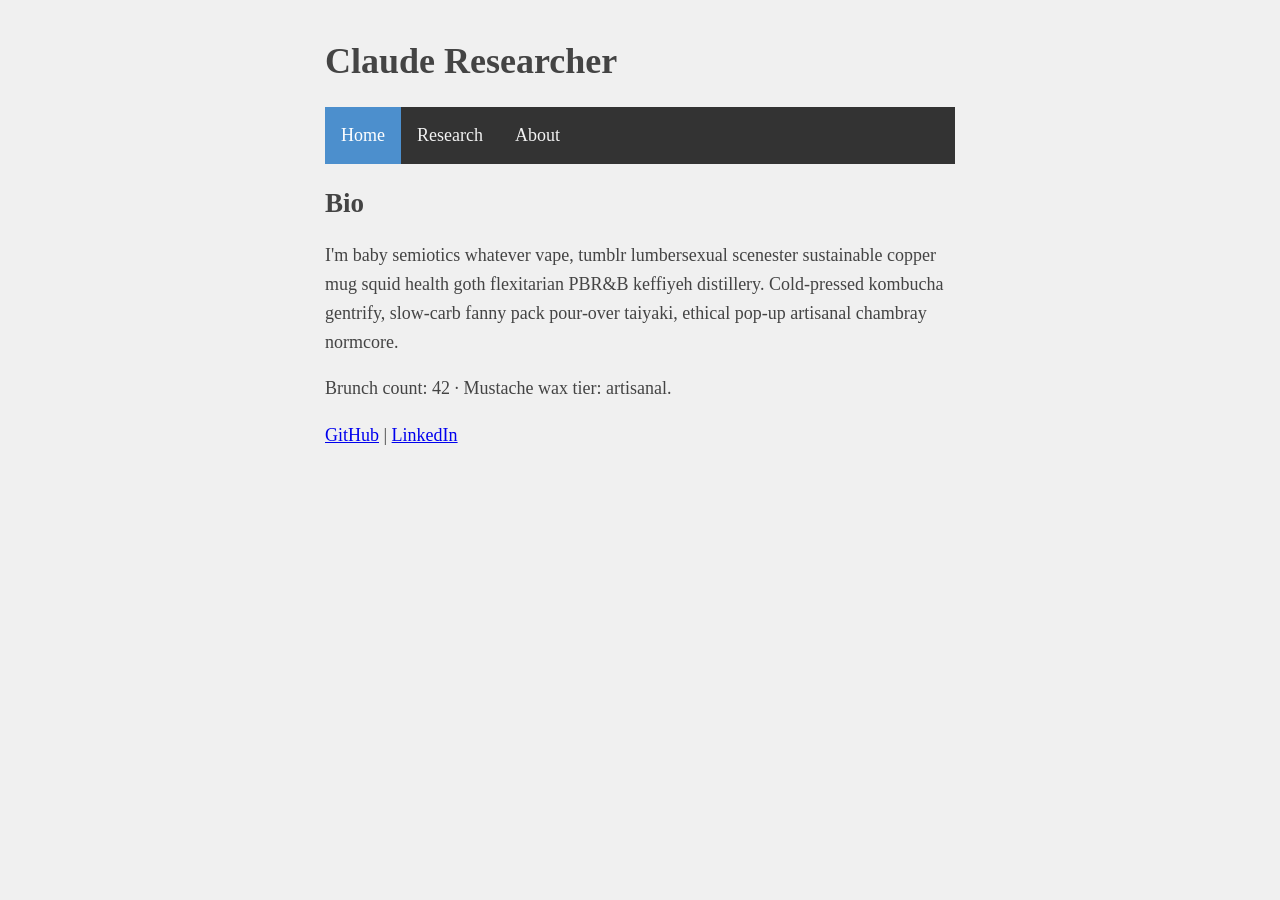
==== index.html @ 5ace2d31 "Initial placeholder skeleton from danparshall.com template Hipster ipsum content; static HTML/CSS on" ====
<!doctype html>
<html>
	<head>
	<meta charset="utf-8">
	<meta name="viewport" content="width=device-width, initial-scale=1, minimal-ui">
	<title>Claude Researcher</title>
	<link rel="stylesheet" href="fast.css">
	</head>
	<body>

		<h1>Claude Researcher</h1>
		<div class="topnav">
			<a class="active" href="./index.html">Home</a>
			<a href="./research.html">Research</a>
			<a href="./about.html">About</a>
		</div>

		<h2>Bio</h2>
		<p>
		I'm baby semiotics whatever vape, tumblr lumbersexual scenester sustainable copper mug squid health goth flexitarian PBR&amp;B keffiyeh distillery. Cold-pressed kombucha gentrify, slow-carb fanny pack pour-over taiyaki, ethical pop-up artisanal chambray normcore.
		</p>
		<p>
		Brunch count: 42 &middot; Mustache wax tier: artisanal.
		</p>

		<p>
		<a href="https://github.com/">GitHub</a> |
		<a href="https://www.linkedin.com/">LinkedIn</a>
		</p>

	</body>
</html>
---- fast.css ----
/* Site wide defaults first  */

/* This defines the default text in the main body of the website.
	Use a font size large enough for easy visibility, and good contrast between text and background.
*/
body{
		margin:40px auto;
		max-width:650px;
		line-height:1.6;
		font-size:18px;
		color:#444;
		padding:0 10px;
		font-family: "Times New Roman", Times, serif;
		box-sizing: border-box;
		background-color: #F0F0F0;   /* F0F0F0 is a pale gray, a little gentler than pure white */
}

/*

*/
h1,h2,h3 {
		line-height:1.2;
		font-family: "Times New Roman", Times, serif;
}

p {
		font-family: "Times New Roman", Times, serif;
}


/* ABSTRACTS */
/* Abstracts are a class defined in the CSS file.
	They use a smaller font, with tighter line spacing, and reduced column width.
	This makes a nice visual offset, and helps mobile viewers tell when they reach the next entry.
*/
.abstract {
		line-height:1.3;
		font-size:16px;
		margin-right: 10%;
		text-align: justify;
		font-family: "Times New Roman", Times, serif;
}


/* TOPNAV BAR */
/* mostly stolen from https://www.w3schools.com/howto/howto_js_topnav.asp */

/* Add a black background color to the top navigation */
.topnav {
  background-color: #333;
  overflow: hidden;
}

/* Style the links inside the navigation bar */
.topnav a {
  float: left;
  color: #f2f2f2;
  text-align: center;
  padding: 14px 16px;
  text-decoration: none;
  font-size: 18px;
}

/* Change the color of links on hover */
.topnav a:hover {
  background-color: #cccccc;
  color: black;
}

/* Add a color to the active/current link */
.topnav a.active {
  background-color: #4C8FCD;
  color: white;
}
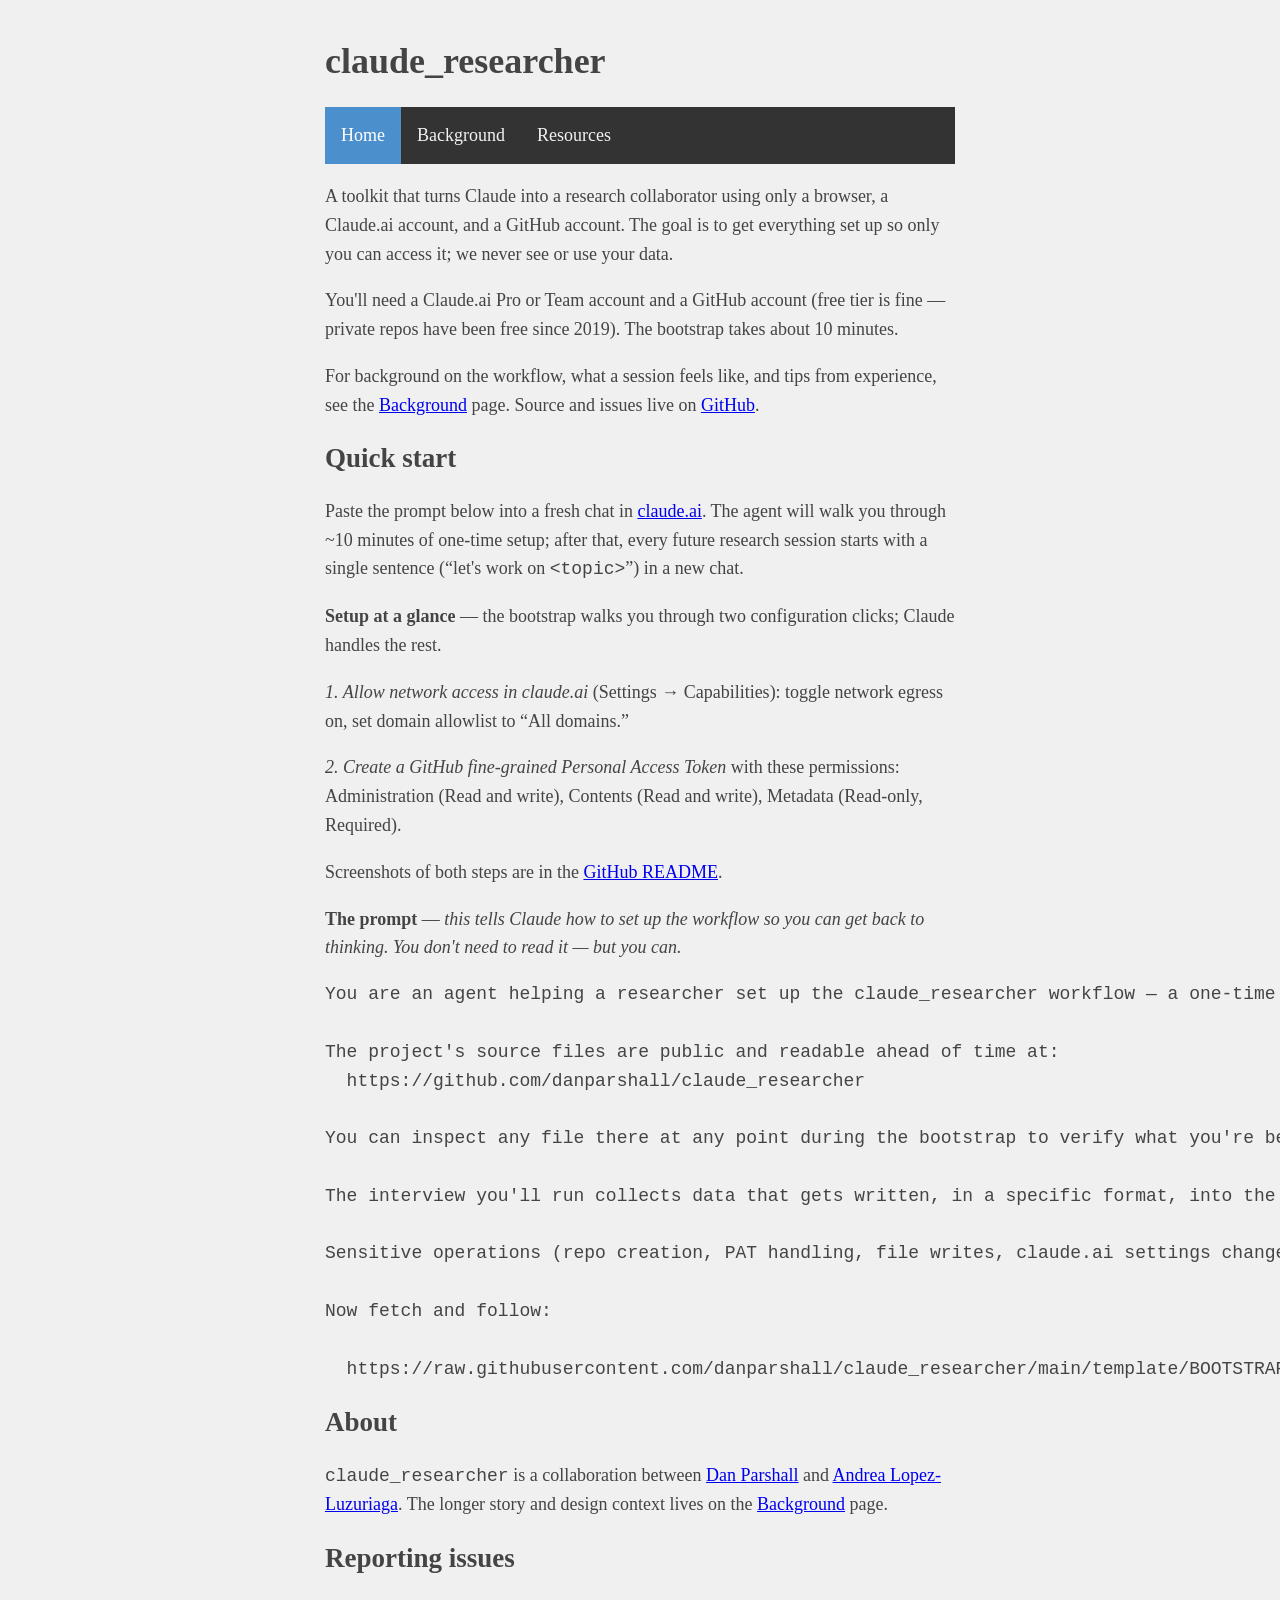
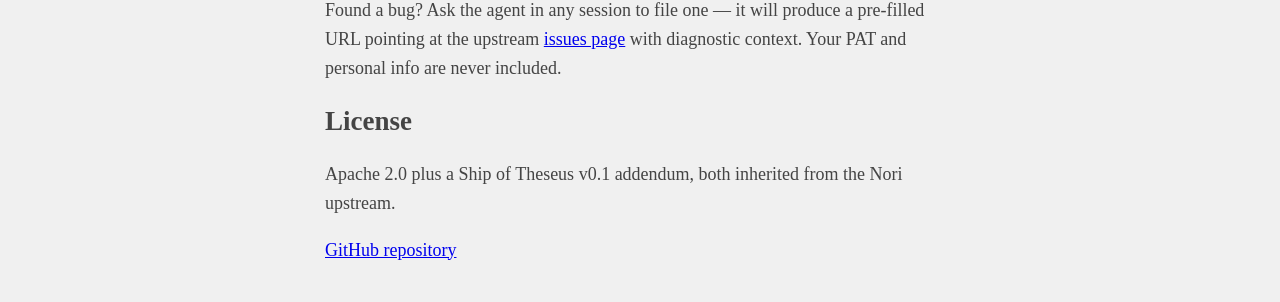
==== commit f711bbb0: "Replace skeleton with claude_researcher home page" ====
--- a/index.html
+++ b/index.html
@@ -3,29 +3,93 @@
 	<head>
 	<meta charset="utf-8">
 	<meta name="viewport" content="width=device-width, initial-scale=1, minimal-ui">
-	<title>Claude Researcher</title>
+	<title>claude_researcher</title>
 	<link rel="stylesheet" href="fast.css">
 	</head>
 	<body>
 
-		<h1>Claude Researcher</h1>
+		<h1>claude_researcher</h1>
 		<div class="topnav">
 			<a class="active" href="./index.html">Home</a>
-			<a href="./research.html">Research</a>
-			<a href="./about.html">About</a>
+			<a href="./background.html">Background</a>
+			<a href="./resources.html">Resources</a>
 		</div>
 
-		<h2>Bio</h2>
 		<p>
-		I'm baby semiotics whatever vape, tumblr lumbersexual scenester sustainable copper mug squid health goth flexitarian PBR&amp;B keffiyeh distillery. Cold-pressed kombucha gentrify, slow-carb fanny pack pour-over taiyaki, ethical pop-up artisanal chambray normcore.
-		</p>
-		<p>
-		Brunch count: 42 &middot; Mustache wax tier: artisanal.
+		A toolkit that turns Claude into a research collaborator using only a browser, a Claude.ai account, and a GitHub account. The goal is to get everything set up so only you can access it; we never see or use your data.
 		</p>
 
 		<p>
-		<a href="https://github.com/">GitHub</a> |
-		<a href="https://www.linkedin.com/">LinkedIn</a>
+		You'll need a Claude.ai Pro or Team account and a GitHub account (free tier is fine &mdash; private repos have been free since 2019). The bootstrap takes about 10 minutes.
+		</p>
+
+		<p>
+		For background on the workflow, what a session feels like, and tips from experience, see the <a href="./background.html">Background</a> page. Source and issues live on <a href="https://github.com/danparshall/claude_researcher">GitHub</a>.
+		</p>
+
+		<h2>Quick start</h2>
+
+		<p>
+		Paste the prompt below into a fresh chat in <a href="https://claude.ai">claude.ai</a>. The agent will walk you through ~10 minutes of one-time setup; after that, every future research session starts with a single sentence (&ldquo;let's work on <code>&lt;topic&gt;</code>&rdquo;) in a new chat.
+		</p>
+
+		<p>
+		<strong>Setup at a glance</strong> &mdash; the bootstrap walks you through two configuration clicks; Claude handles the rest.
+		</p>
+
+		<p>
+		<em>1. Allow network access in claude.ai</em> (Settings &rarr; Capabilities): toggle network egress on, set domain allowlist to &ldquo;All domains.&rdquo;
+		</p>
+
+		<p>
+		<em>2. Create a GitHub fine-grained Personal Access Token</em> with these permissions: Administration (Read and write), Contents (Read and write), Metadata (Read-only, Required).
+		</p>
+
+		<p>
+		Screenshots of both steps are in the <a href="https://github.com/danparshall/claude_researcher#quick-start">GitHub README</a>.
+		</p>
+
+		<p>
+		<strong>The prompt</strong> &mdash; <em>this tells Claude how to set up the workflow so you can get back to thinking. You don't need to read it &mdash; but you can.</em>
+		</p>
+
+<pre class="prompt">
+You are an agent helping a researcher set up the claude_researcher workflow &mdash; a one-time setup that lets researchers leverage Claude fully on the web even when their work machine is locked down and can't run Claude Code locally. Bootstrapping is the first stage: it walks the user through a browser-based setup that creates their personal config repo and first research repo, so every research session afterward just works.
+
+The project's source files are public and readable ahead of time at:
+  https://github.com/danparshall/claude_researcher
+
+You can inspect any file there at any point during the bootstrap to verify what you're being asked to do. Nothing is hidden.
+
+The interview you'll run collects data that gets written, in a specific format, into the user's `claude_research_config/personal_info.md` and a few related files (`STATUS.md`, `domain_allowlist.txt`). Every future research session reads those files to know who the user is and how they work &mdash; so the formats specified in the workflow file matter.
+
+Sensitive operations (repo creation, PAT handling, file writes, claude.ai settings changes) have explicit confirmation gates scripted into the workflow file. Feel free to add your own confirmation prompts at any boundary that gives you pause &mdash; I'd rather one round-trip of confirmation than have you push past concerns.
+
+Now fetch and follow:
+
+  https://raw.githubusercontent.com/danparshall/claude_researcher/main/template/BOOTSTRAP.md
+</pre>
+
+		<h2>About</h2>
+
+		<p>
+		<code>claude_researcher</code> is a collaboration between <a href="https://danparshall.com">Dan Parshall</a> and <a href="https://andrealopezluzuriaga.net/">Andrea Lopez-Luzuriaga</a>. The longer story and design context lives on the <a href="./background.html">Background</a> page.
+		</p>
+
+		<h2>Reporting issues</h2>
+
+		<p>
+		Found a bug? Ask the agent in any session to file one &mdash; it will produce a pre-filled URL pointing at the upstream <a href="https://github.com/danparshall/claude_researcher/issues/new">issues page</a> with diagnostic context. Your PAT and personal info are never included.
+		</p>
+
+		<h2>License</h2>
+
+		<p>
+		Apache 2.0 plus a Ship of Theseus v0.1 addendum, both inherited from the Nori upstream.
+		</p>
+
+		<p>
+		<a href="https://github.com/danparshall/claude_researcher">GitHub repository</a>
 		</p>
 
 	</body>
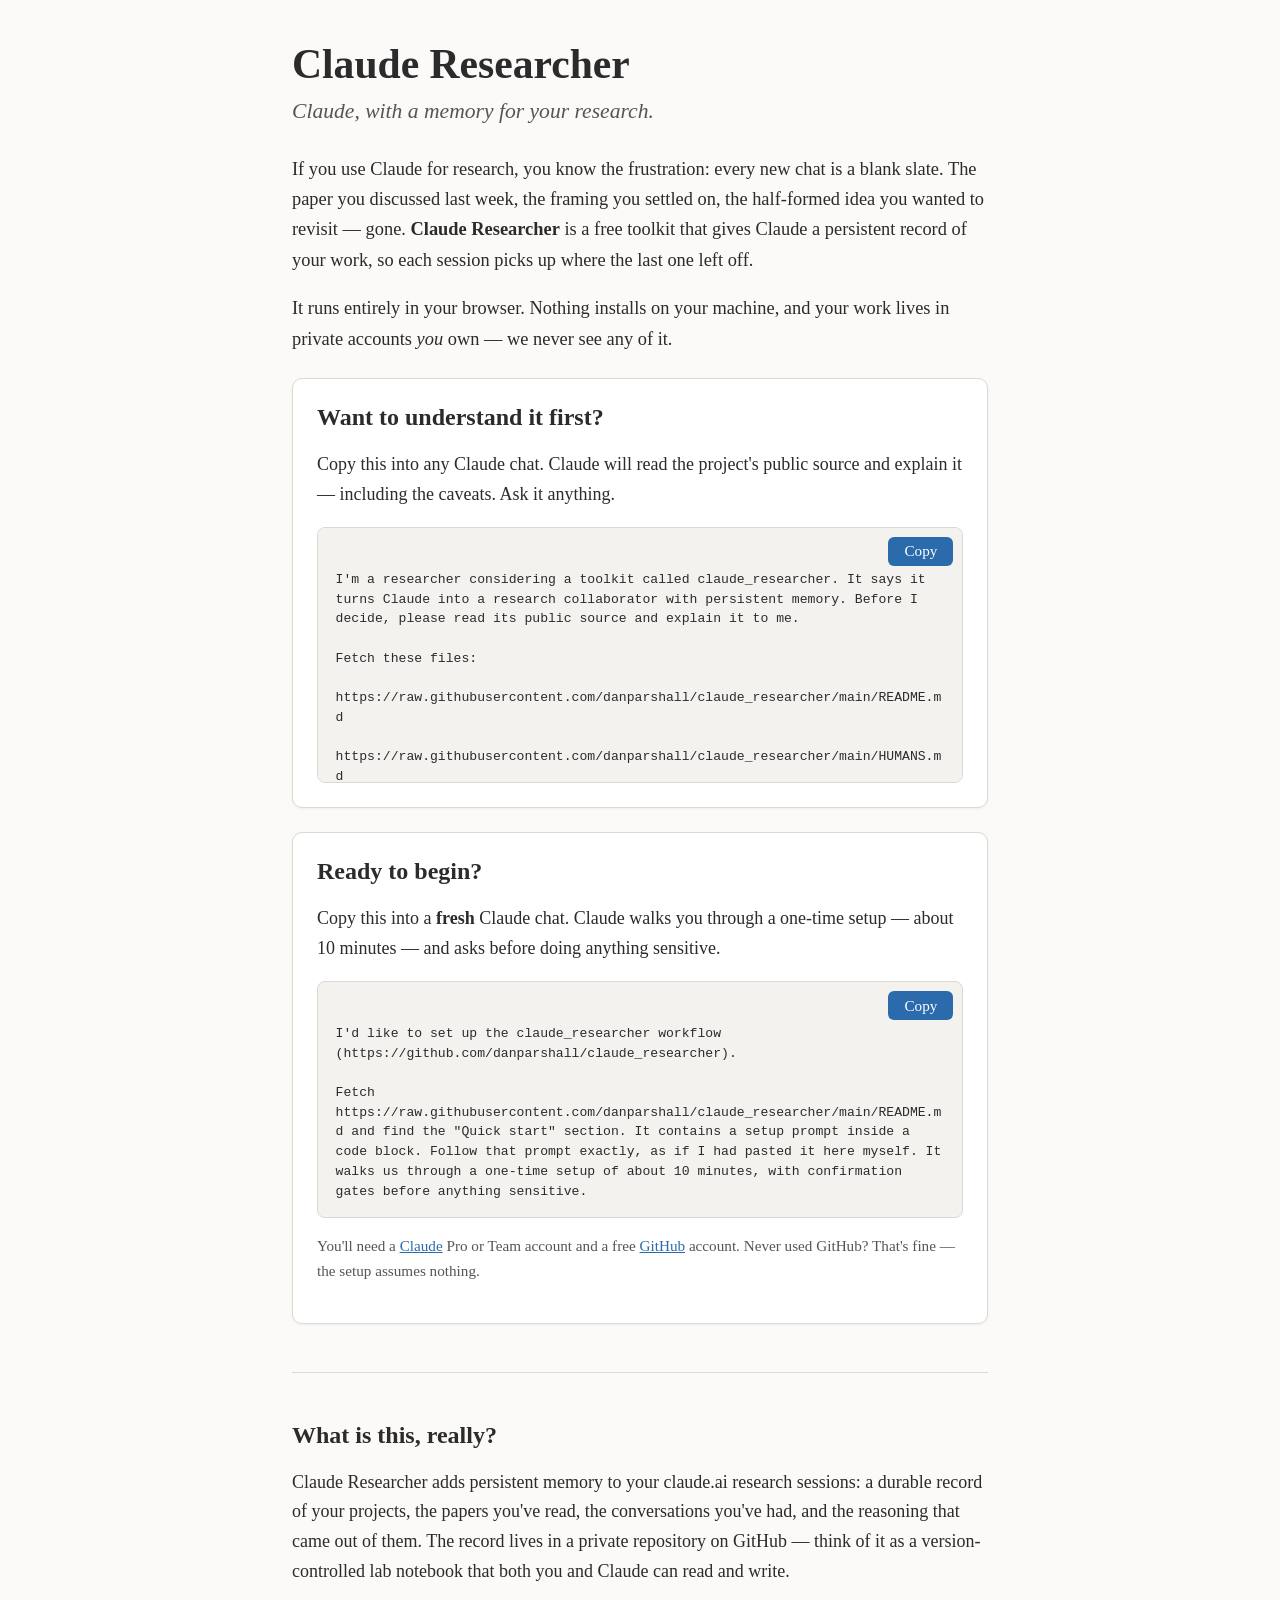
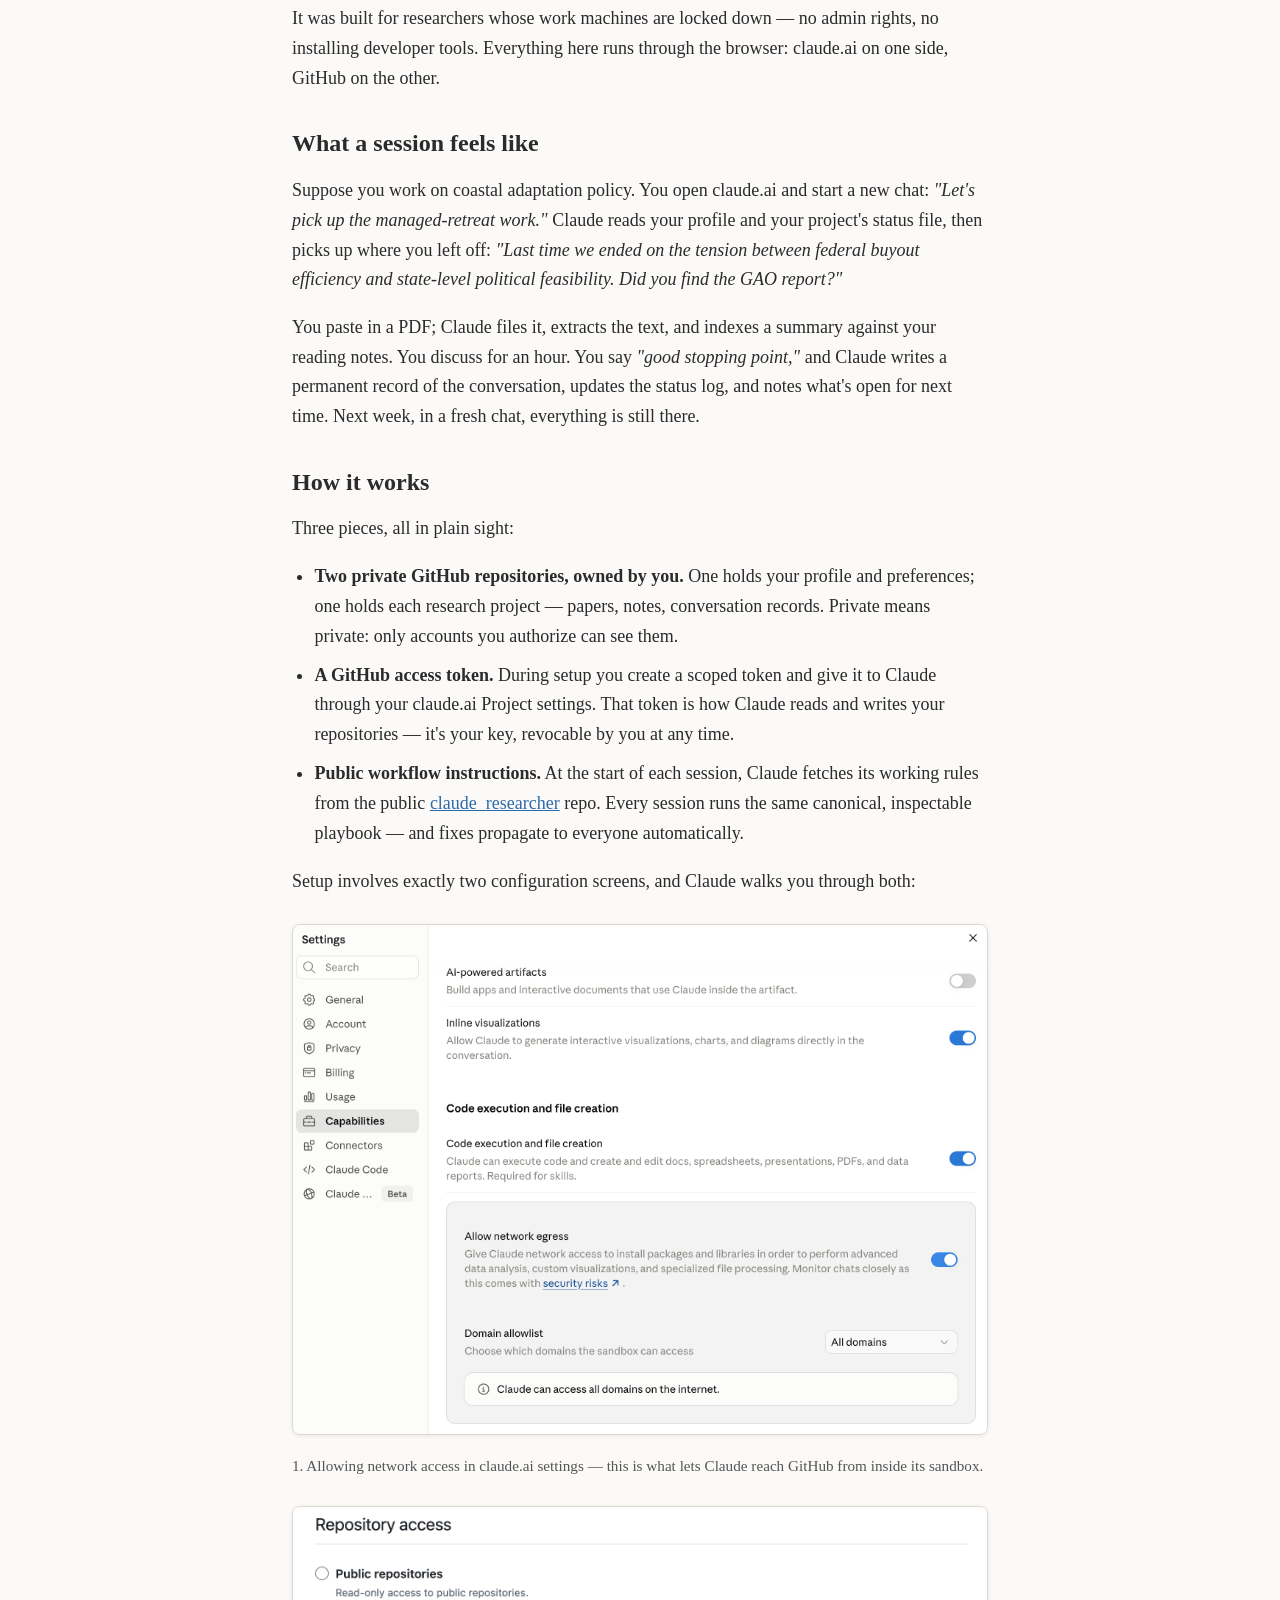
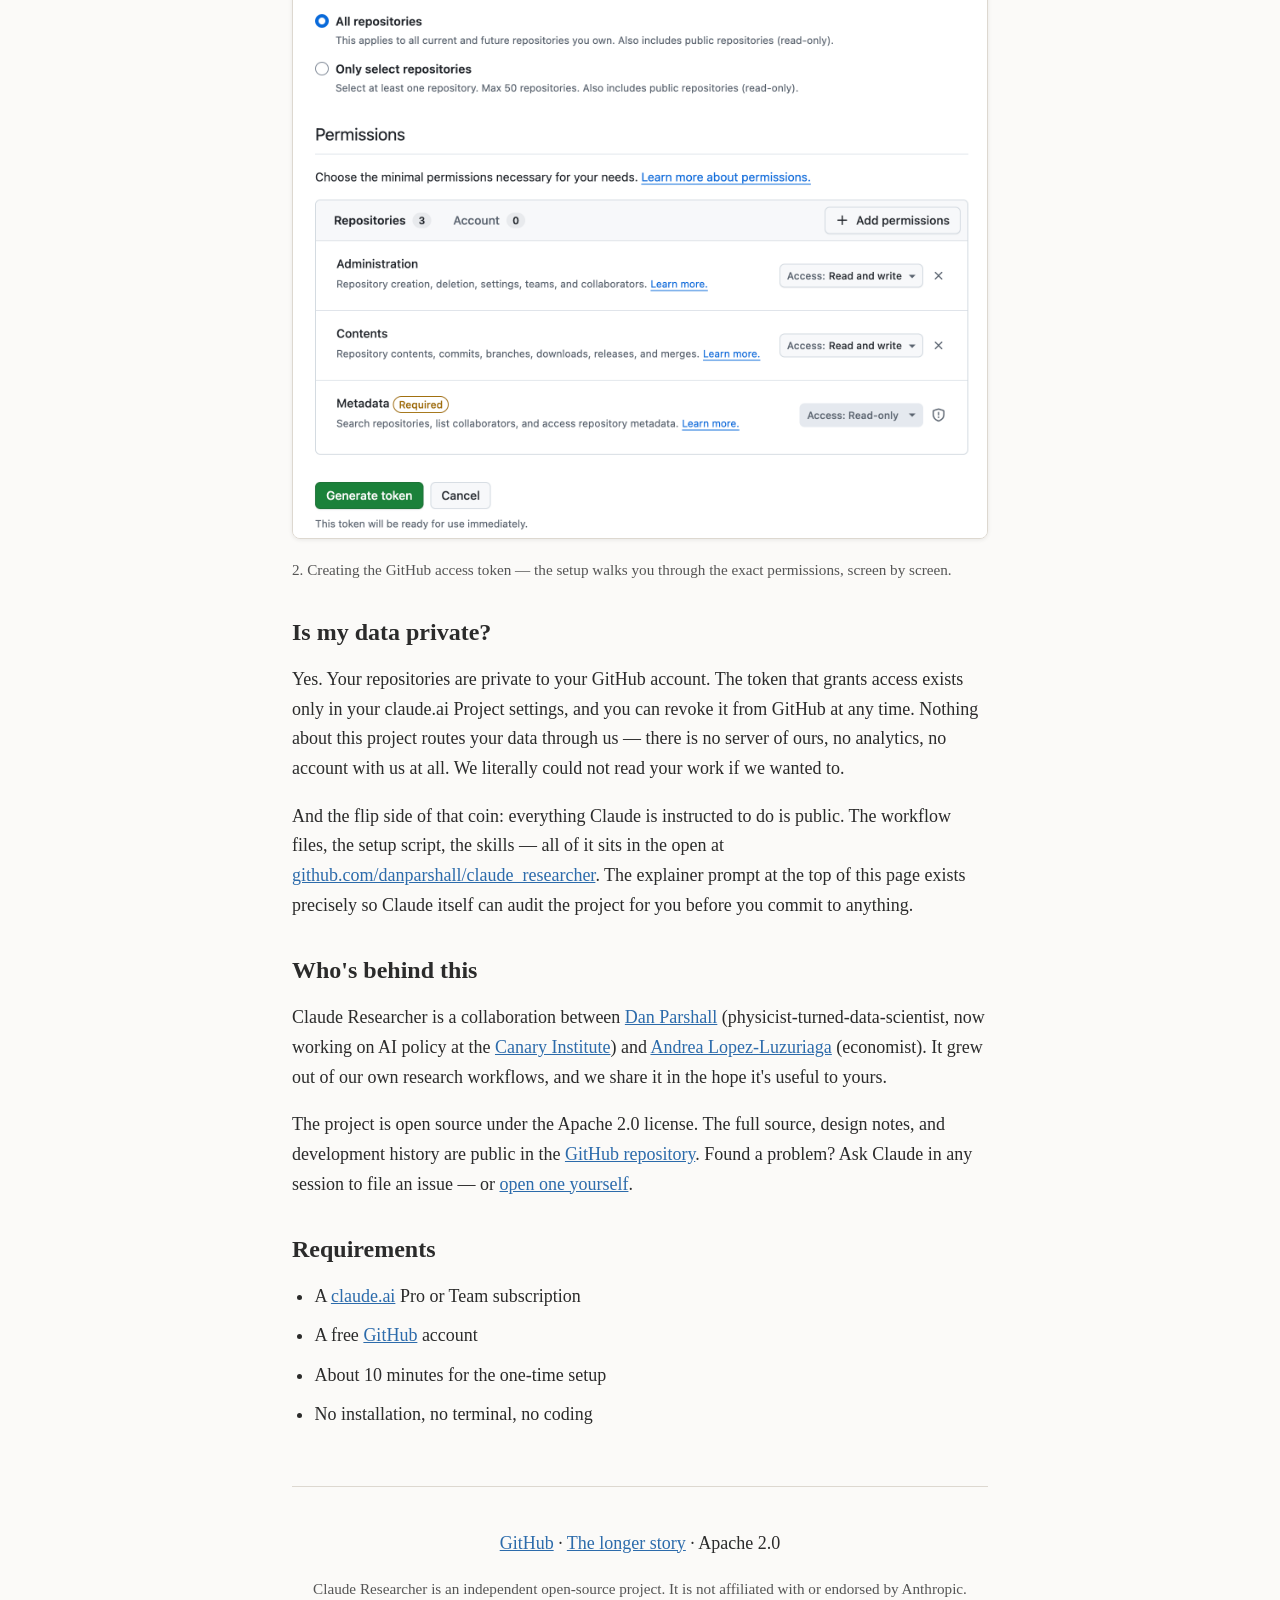
==== commit f7e36d80: "Overhaul placeholder into real single-page site Above the fold: value prop + two self-contained past" ====
--- a/index.html
+++ b/index.html
@@ -1,96 +1,229 @@
 <!doctype html>
-<html>
-	<head>
+<html lang="en">
+<head>
 	<meta charset="utf-8">
-	<meta name="viewport" content="width=device-width, initial-scale=1, minimal-ui">
-	<title>claude_researcher</title>
-	<link rel="stylesheet" href="fast.css">
-	</head>
-	<body>
-
-		<h1>claude_researcher</h1>
-		<div class="topnav">
-			<a class="active" href="./index.html">Home</a>
-			<a href="./background.html">Background</a>
-			<a href="./resources.html">Resources</a>
+	<meta name="viewport" content="width=device-width, initial-scale=1">
+	<title>Claude Researcher — Claude, with a memory for your research</title>
+	<meta name="description" content="A free toolkit that turns Claude into a research collaborator that remembers your work between sessions. Browser only, no installation, your data stays in accounts you own.">
+	<meta property="og:title" content="Claude Researcher">
+	<meta property="og:description" content="Turn Claude into a research collaborator that remembers your work between sessions. Browser only, no installation.">
+	<link rel="icon" href="data:image/svg+xml,<svg xmlns=%22http://www.w3.org/2000/svg%22 viewBox=%220 0 100 100%22><text y=%22.9em%22 font-size=%2290%22>📚</text></svg>">
+	<link rel="stylesheet" href="style.css">
+</head>
+<body>
+
+<header class="hero">
+	<h1>Claude Researcher</h1>
+	<p class="tagline">Claude, with a memory for your research.</p>
+	<p class="lead">
+		If you use Claude for research, you know the frustration: every new chat is a blank slate.
+		The paper you discussed last week, the framing you settled on, the half-formed idea you wanted
+		to revisit — gone. <strong>Claude Researcher</strong> is a free toolkit that gives Claude a
+		persistent record of your work, so each session picks up where the last one left off.
+	</p>
+	<p class="lead">
+		It runs entirely in your browser. Nothing installs on your machine, and your work lives in
+		private accounts <em>you</em> own — we never see any of it.
+	</p>
+</header>
+
+<section class="cards">
+	<div class="card">
+		<h2>Want to understand it first?</h2>
+		<p>
+			Copy this into any Claude chat. Claude will read the project's public source
+			and explain it — including the caveats. Ask it anything.
+		</p>
+		<div class="paste-wrap">
+			<button class="copy-btn" type="button" aria-label="Copy the explainer prompt">Copy</button>
+			<pre class="paste-block" tabindex="0">I'm a researcher considering a toolkit called claude_researcher. It says it turns Claude into a research collaborator with persistent memory. Before I decide, please read its public source and explain it to me.
+
+Fetch these files:
+  https://raw.githubusercontent.com/danparshall/claude_researcher/main/README.md
+  https://raw.githubusercontent.com/danparshall/claude_researcher/main/HUMANS.md
+
+You may inspect anything else in https://github.com/danparshall/claude_researcher — nothing is hidden.
+
+In plain language: What does it do? What will it ask me to set up? (I understand there's a GitHub access token and a network-access setting.) Where does my data live, and who can see it? What are the real risks and downsides? Be candid — I'd rather hear the caveats now than after setup.</pre>
 		</div>
-
-		<p>
-		A toolkit that turns Claude into a research collaborator using only a browser, a Claude.ai account, and a GitHub account. The goal is to get everything set up so only you can access it; we never see or use your data.
-		</p>
-
-		<p>
-		You'll need a Claude.ai Pro or Team account and a GitHub account (free tier is fine &mdash; private repos have been free since 2019). The bootstrap takes about 10 minutes.
-		</p>
-
-		<p>
-		For background on the workflow, what a session feels like, and tips from experience, see the <a href="./background.html">Background</a> page. Source and issues live on <a href="https://github.com/danparshall/claude_researcher">GitHub</a>.
-		</p>
-
-		<h2>Quick start</h2>
-
-		<p>
-		Paste the prompt below into a fresh chat in <a href="https://claude.ai">claude.ai</a>. The agent will walk you through ~10 minutes of one-time setup; after that, every future research session starts with a single sentence (&ldquo;let's work on <code>&lt;topic&gt;</code>&rdquo;) in a new chat.
-		</p>
-
-		<p>
-		<strong>Setup at a glance</strong> &mdash; the bootstrap walks you through two configuration clicks; Claude handles the rest.
-		</p>
-
-		<p>
-		<em>1. Allow network access in claude.ai</em> (Settings &rarr; Capabilities): toggle network egress on, set domain allowlist to &ldquo;All domains.&rdquo;
-		</p>
-
-		<p>
-		<em>2. Create a GitHub fine-grained Personal Access Token</em> with these permissions: Administration (Read and write), Contents (Read and write), Metadata (Read-only, Required).
-		</p>
-
-		<p>
-		Screenshots of both steps are in the <a href="https://github.com/danparshall/claude_researcher#quick-start">GitHub README</a>.
-		</p>
-
-		<p>
-		<strong>The prompt</strong> &mdash; <em>this tells Claude how to set up the workflow so you can get back to thinking. You don't need to read it &mdash; but you can.</em>
-		</p>
-
-<pre class="prompt">
-You are an agent helping a researcher set up the claude_researcher workflow &mdash; a one-time setup that lets researchers leverage Claude fully on the web even when their work machine is locked down and can't run Claude Code locally. Bootstrapping is the first stage: it walks the user through a browser-based setup that creates their personal config repo and first research repo, so every research session afterward just works.
-
-The project's source files are public and readable ahead of time at:
-  https://github.com/danparshall/claude_researcher
-
-You can inspect any file there at any point during the bootstrap to verify what you're being asked to do. Nothing is hidden.
-
-The interview you'll run collects data that gets written, in a specific format, into the user's `claude_research_config/personal_info.md` and a few related files (`STATUS.md`, `domain_allowlist.txt`). Every future research session reads those files to know who the user is and how they work &mdash; so the formats specified in the workflow file matter.
-
-Sensitive operations (repo creation, PAT handling, file writes, claude.ai settings changes) have explicit confirmation gates scripted into the workflow file. Feel free to add your own confirmation prompts at any boundary that gives you pause &mdash; I'd rather one round-trip of confirmation than have you push past concerns.
-
-Now fetch and follow:
-
-  https://raw.githubusercontent.com/danparshall/claude_researcher/main/template/BOOTSTRAP.md
-</pre>
-
-		<h2>About</h2>
-
-		<p>
-		<code>claude_researcher</code> is a collaboration between <a href="https://danparshall.com">Dan Parshall</a> and <a href="https://andrealopezluzuriaga.net/">Andrea Lopez-Luzuriaga</a>. The longer story and design context lives on the <a href="./background.html">Background</a> page.
-		</p>
-
-		<h2>Reporting issues</h2>
-
-		<p>
-		Found a bug? Ask the agent in any session to file one &mdash; it will produce a pre-filled URL pointing at the upstream <a href="https://github.com/danparshall/claude_researcher/issues/new">issues page</a> with diagnostic context. Your PAT and personal info are never included.
-		</p>
-
-		<h2>License</h2>
-
-		<p>
-		Apache 2.0 plus a Ship of Theseus v0.1 addendum, both inherited from the Nori upstream.
-		</p>
-
-		<p>
-		<a href="https://github.com/danparshall/claude_researcher">GitHub repository</a>
-		</p>
-
-	</body>
+	</div>
+
+	<div class="card">
+		<h2>Ready to begin?</h2>
+		<p>
+			Copy this into a <strong>fresh</strong> Claude chat. Claude walks you through a one-time
+			setup — about 10 minutes — and asks before doing anything sensitive.
+		</p>
+		<div class="paste-wrap">
+			<button class="copy-btn" type="button" aria-label="Copy the setup prompt">Copy</button>
+			<pre class="paste-block" tabindex="0">I'd like to set up the claude_researcher workflow (https://github.com/danparshall/claude_researcher).
+
+Fetch https://raw.githubusercontent.com/danparshall/claude_researcher/main/README.md and find the "Quick start" section. It contains a setup prompt inside a code block. Follow that prompt exactly, as if I had pasted it here myself. It walks us through a one-time setup of about 10 minutes, with confirmation gates before anything sensitive.</pre>
+		</div>
+		<p class="fineprint">
+			You'll need a <a href="https://claude.ai">Claude</a> Pro or Team account and a free
+			<a href="https://github.com">GitHub</a> account. Never used GitHub? That's fine —
+			the setup assumes nothing.
+		</p>
+	</div>
+</section>
+
+<hr class="fold">
+
+<main>
+	<section id="what">
+		<h2>What is this, really?</h2>
+		<p>
+			Claude Researcher adds persistent memory to your claude.ai research sessions: a durable
+			record of your projects, the papers you've read, the conversations you've had, and the
+			reasoning that came out of them. The record lives in a private repository on GitHub —
+			think of it as a version-controlled lab notebook that both you and Claude can read and write.
+		</p>
+		<p>
+			It was built for researchers whose work machines are locked down — no admin rights, no
+			installing developer tools. Everything here runs through the browser: claude.ai on one
+			side, GitHub on the other.
+		</p>
+	</section>
+
+	<section id="session">
+		<h2>What a session feels like</h2>
+		<p>
+			Suppose you work on coastal adaptation policy. You open claude.ai and start a new chat:
+			<em>"Let's pick up the managed-retreat work."</em> Claude reads your profile and your
+			project's status file, then picks up where you left off: <em>"Last time we ended on the
+			tension between federal buyout efficiency and state-level political feasibility. Did you
+			find the GAO report?"</em>
+		</p>
+		<p>
+			You paste in a PDF; Claude files it, extracts the text, and indexes a summary against your
+			reading notes. You discuss for an hour. You say <em>"good stopping point,"</em> and Claude
+			writes a permanent record of the conversation, updates the status log, and notes what's
+			open for next time. Next week, in a fresh chat, everything is still there.
+		</p>
+	</section>
+
+	<section id="how">
+		<h2>How it works</h2>
+		<p>
+			Three pieces, all in plain sight:
+		</p>
+		<ul>
+			<li>
+				<strong>Two private GitHub repositories, owned by you.</strong> One holds your profile
+				and preferences; one holds each research project — papers, notes, conversation records.
+				Private means private: only accounts you authorize can see them.
+			</li>
+			<li>
+				<strong>A GitHub access token.</strong> During setup you create a scoped token and give
+				it to Claude through your claude.ai Project settings. That token is how Claude reads
+				and writes your repositories — it's your key, revocable by you at any time.
+			</li>
+			<li>
+				<strong>Public workflow instructions.</strong> At the start of each session, Claude
+				fetches its working rules from the public
+				<a href="https://github.com/danparshall/claude_researcher">claude_researcher</a> repo.
+				Every session runs the same canonical, inspectable playbook — and fixes propagate to
+				everyone automatically.
+			</li>
+		</ul>
+		<p>
+			Setup involves exactly two configuration screens, and Claude walks you through both:
+		</p>
+		<figure>
+			<img src="images/claude_egress_settings.png" loading="lazy"
+				alt="claude.ai Settings, Capabilities pane — the 'Allow network egress' toggle turned on, with the domain allowlist set">
+			<figcaption>
+				1. Allowing network access in claude.ai settings — this is what lets Claude reach
+				GitHub from inside its sandbox.
+			</figcaption>
+		</figure>
+		<figure>
+			<img src="images/github_pat_read_write_flip.png" loading="lazy"
+				alt="GitHub fine-grained personal access token page showing repository permissions being configured">
+			<figcaption>
+				2. Creating the GitHub access token — the setup walks you through the exact
+				permissions, screen by screen.
+			</figcaption>
+		</figure>
+	</section>
+
+	<section id="privacy">
+		<h2>Is my data private?</h2>
+		<p>
+			Yes. Your repositories are private to your GitHub account. The token that grants access
+			exists only in your claude.ai Project settings, and you can revoke it from GitHub at any
+			time. Nothing about this project routes your data through us — there is no server of ours,
+			no analytics, no account with us at all. We literally could not read your work if we
+			wanted to.
+		</p>
+		<p>
+			And the flip side of that coin: everything Claude is instructed to do is public. The
+			workflow files, the setup script, the skills — all of it sits in the open at
+			<a href="https://github.com/danparshall/claude_researcher">github.com/danparshall/claude_researcher</a>.
+			The explainer prompt at the top of this page exists precisely so Claude itself can audit
+			the project for you before you commit to anything.
+		</p>
+	</section>
+
+	<section id="who">
+		<h2>Who's behind this</h2>
+		<p>
+			Claude Researcher is a collaboration between
+			<a href="https://danparshall.com">Dan Parshall</a> (physicist-turned-data-scientist, now
+			working on AI policy at the <a href="https://canaryinstitute.ai">Canary Institute</a>) and
+			<a href="https://andrealopezluzuriaga.net">Andrea Lopez-Luzuriaga</a> (economist). It grew
+			out of our own research workflows, and we share it in the hope it's useful to yours.
+		</p>
+		<p>
+			The project is open source under the Apache 2.0 license. The full source, design notes,
+			and development history are public in the
+			<a href="https://github.com/danparshall/claude_researcher">GitHub repository</a>. Found a
+			problem? Ask Claude in any session to file an issue — or
+			<a href="https://github.com/danparshall/claude_researcher/issues">open one yourself</a>.
+		</p>
+	</section>
+
+	<section id="requirements">
+		<h2>Requirements</h2>
+		<ul>
+			<li>A <a href="https://claude.ai">claude.ai</a> Pro or Team subscription</li>
+			<li>A free <a href="https://github.com">GitHub</a> account</li>
+			<li>About 10 minutes for the one-time setup</li>
+			<li>No installation, no terminal, no coding</li>
+		</ul>
+	</section>
+</main>
+
+<footer>
+	<p>
+		<a href="https://github.com/danparshall/claude_researcher">GitHub</a> ·
+		<a href="https://github.com/danparshall/claude_researcher/blob/main/HUMANS.md">The longer story</a> ·
+		Apache 2.0
+	</p>
+	<p class="fineprint">
+		Claude Researcher is an independent open-source project. It is not affiliated with or endorsed
+		by Anthropic.
+	</p>
+</footer>
+
+<script>
+document.querySelectorAll('.copy-btn').forEach(function (btn) {
+	btn.addEventListener('click', function () {
+		var text = btn.parentElement.querySelector('.paste-block').textContent;
+		navigator.clipboard.writeText(text).then(function () {
+			btn.textContent = 'Copied ✓';
+			btn.classList.add('copied');
+			setTimeout(function () {
+				btn.textContent = 'Copy';
+				btn.classList.remove('copied');
+			}, 2000);
+		}, function () {
+			btn.textContent = 'Select & copy manually';
+		});
+	});
+});
+</script>
+
+</body>
 </html>
--- a/style.css
+++ b/style.css
@@ -0,0 +1,156 @@
+/* Claude Researcher — clauderesearcher.com
+   Modernized-simple: static, no frameworks. One accent color, generous type. */
+
+:root {
+	--ink: #2b2b2b;
+	--ink-soft: #555;
+	--paper: #fbfaf8;
+	--card: #ffffff;
+	--accent: #2c6bab;       /* calm blue, descendant of fast.css's #4C8FCD */
+	--accent-dark: #1f4d7d;
+	--rule: #ddd8d0;
+	--mono: ui-monospace, "SF Mono", Menlo, Consolas, monospace;
+}
+
+* { box-sizing: border-box; }
+
+body {
+	margin: 0 auto;
+	padding: 2.5rem 1.25rem 4rem;
+	max-width: 46rem;
+	font-family: Charter, Georgia, "Times New Roman", serif;
+	font-size: 1.125rem;
+	line-height: 1.65;
+	color: var(--ink);
+	background-color: var(--paper);
+}
+
+h1, h2 {
+	line-height: 1.2;
+	font-weight: 700;
+}
+
+h1 {
+	font-size: 2.6rem;
+	margin: 0 0 0.25rem;
+}
+
+h2 {
+	font-size: 1.5rem;
+	margin: 2.25rem 0 0.75rem;
+}
+
+a { color: var(--accent); }
+a:hover { color: var(--accent-dark); }
+
+/* ---- Hero ---- */
+
+.hero .tagline {
+	font-size: 1.35rem;
+	font-style: italic;
+	color: var(--ink-soft);
+	margin: 0 0 1.5rem;
+}
+
+.lead { font-size: 1.15rem; }
+
+/* ---- Paste-block cards ---- */
+
+.cards { margin-top: 1.5rem; }
+
+.card {
+	background: var(--card);
+	border: 1px solid var(--rule);
+	border-radius: 10px;
+	padding: 1.25rem 1.5rem 1.5rem;
+	margin: 1.5rem 0;
+	box-shadow: 0 1px 3px rgba(0, 0, 0, 0.05);
+}
+
+.card h2 { margin-top: 0.25rem; }
+
+.paste-wrap { position: relative; }
+
+.paste-block {
+	font-family: var(--mono);
+	font-size: 0.82rem;
+	line-height: 1.5;
+	white-space: pre-wrap;
+	overflow-wrap: break-word;
+	background: #f4f2ee;
+	border: 1px solid var(--rule);
+	border-radius: 8px;
+	padding: 1rem 1.1rem;
+	padding-top: 2.6rem;
+	margin: 0;
+	max-height: 16rem;
+	overflow-y: auto;
+}
+
+.copy-btn {
+	position: absolute;
+	top: 0.6rem;
+	right: 0.6rem;
+	font-family: inherit;
+	font-size: 0.95rem;
+	padding: 0.35rem 1rem;
+	color: #fff;
+	background: var(--accent);
+	border: none;
+	border-radius: 6px;
+	cursor: pointer;
+}
+
+.copy-btn:hover, .copy-btn:focus-visible { background: var(--accent-dark); }
+.copy-btn.copied { background: #2e7d4f; }
+
+.fineprint {
+	font-size: 0.95rem;
+	color: var(--ink-soft);
+}
+
+/* ---- Below the fold ---- */
+
+hr.fold {
+	border: none;
+	border-top: 1px solid var(--rule);
+	margin: 3rem 0;
+}
+
+ul { padding-left: 1.4rem; }
+li { margin-bottom: 0.6rem; }
+
+figure {
+	margin: 1.75rem 0;
+}
+
+figure img {
+	max-width: 100%;
+	height: auto;
+	border: 1px solid var(--rule);
+	border-radius: 8px;
+	box-shadow: 0 1px 4px rgba(0, 0, 0, 0.08);
+}
+
+figcaption {
+	font-size: 0.95rem;
+	color: var(--ink-soft);
+	margin-top: 0.5rem;
+}
+
+/* ---- Footer ---- */
+
+footer {
+	margin-top: 3.5rem;
+	padding-top: 1.5rem;
+	border-top: 1px solid var(--rule);
+	text-align: center;
+}
+
+/* ---- Small screens ---- */
+
+@media (max-width: 480px) {
+	body { font-size: 1.05rem; padding-top: 1.5rem; }
+	h1 { font-size: 2rem; }
+	.card { padding: 1rem; }
+}
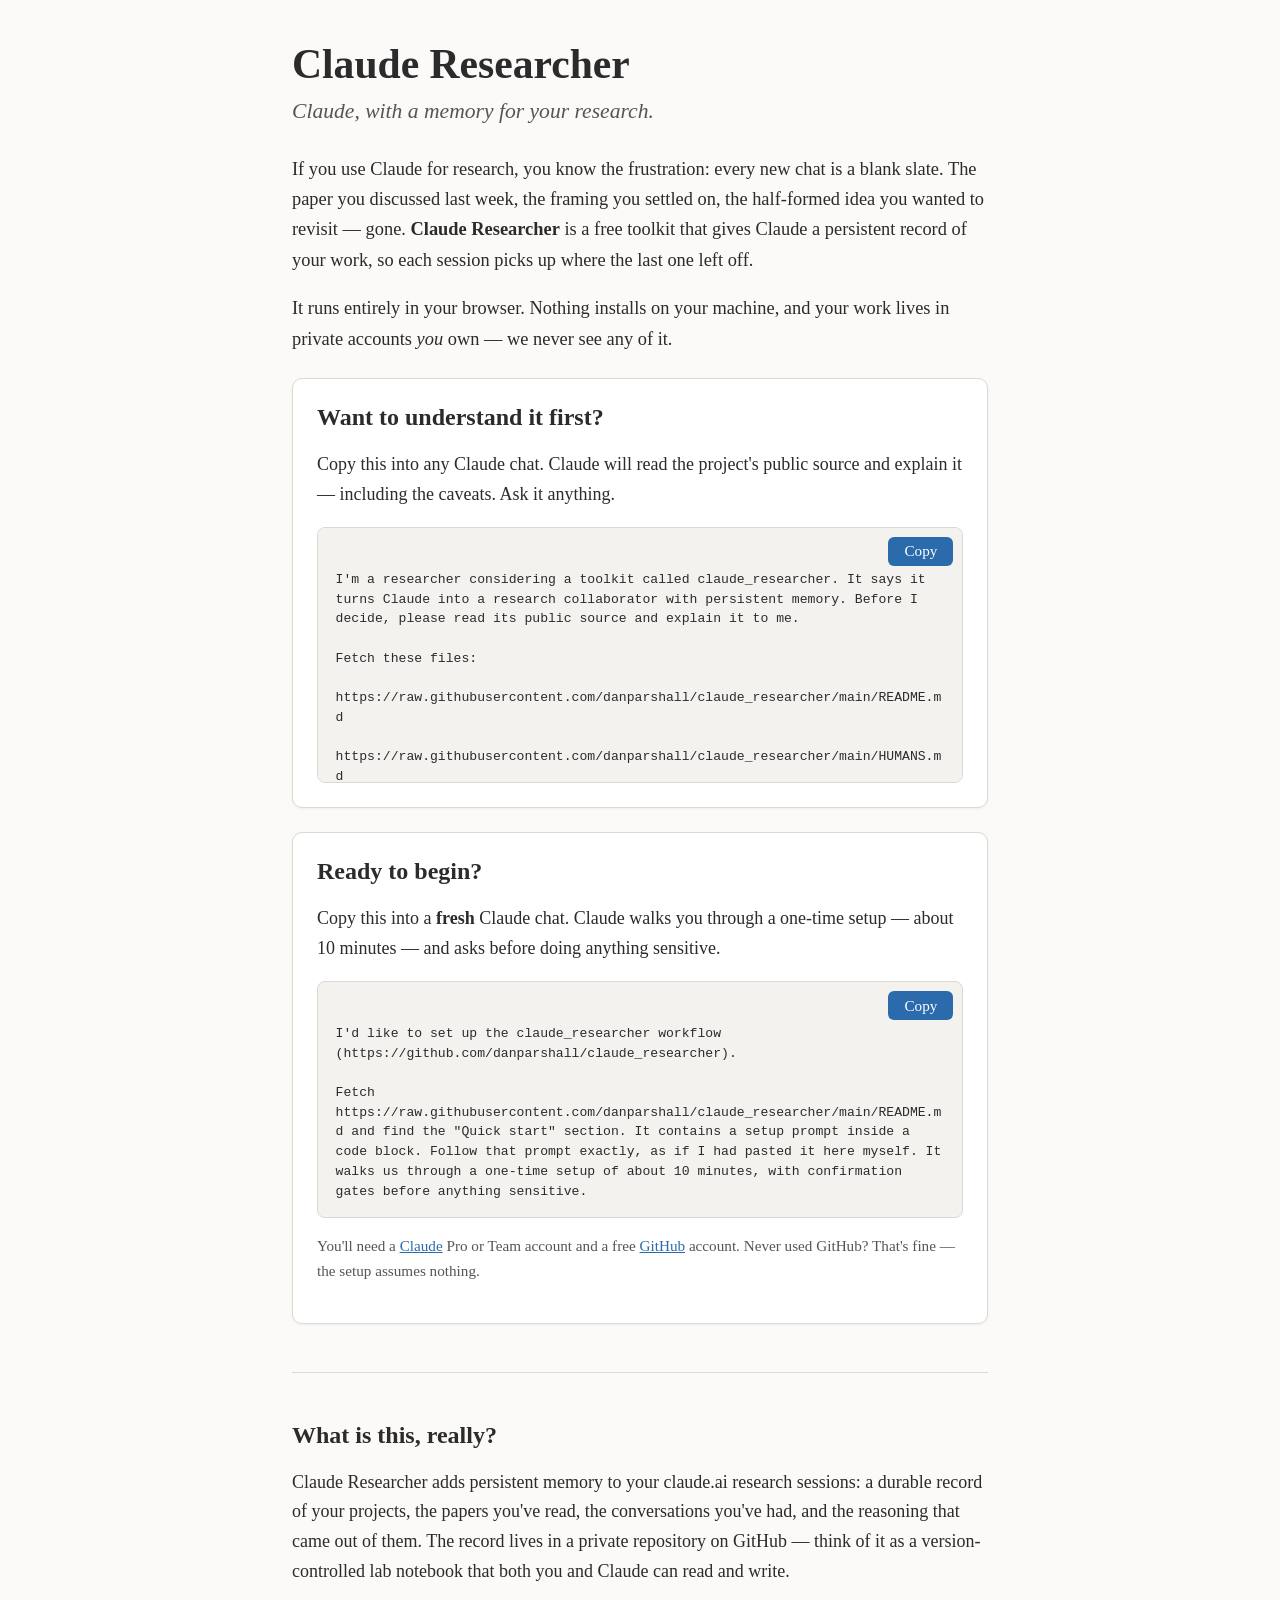
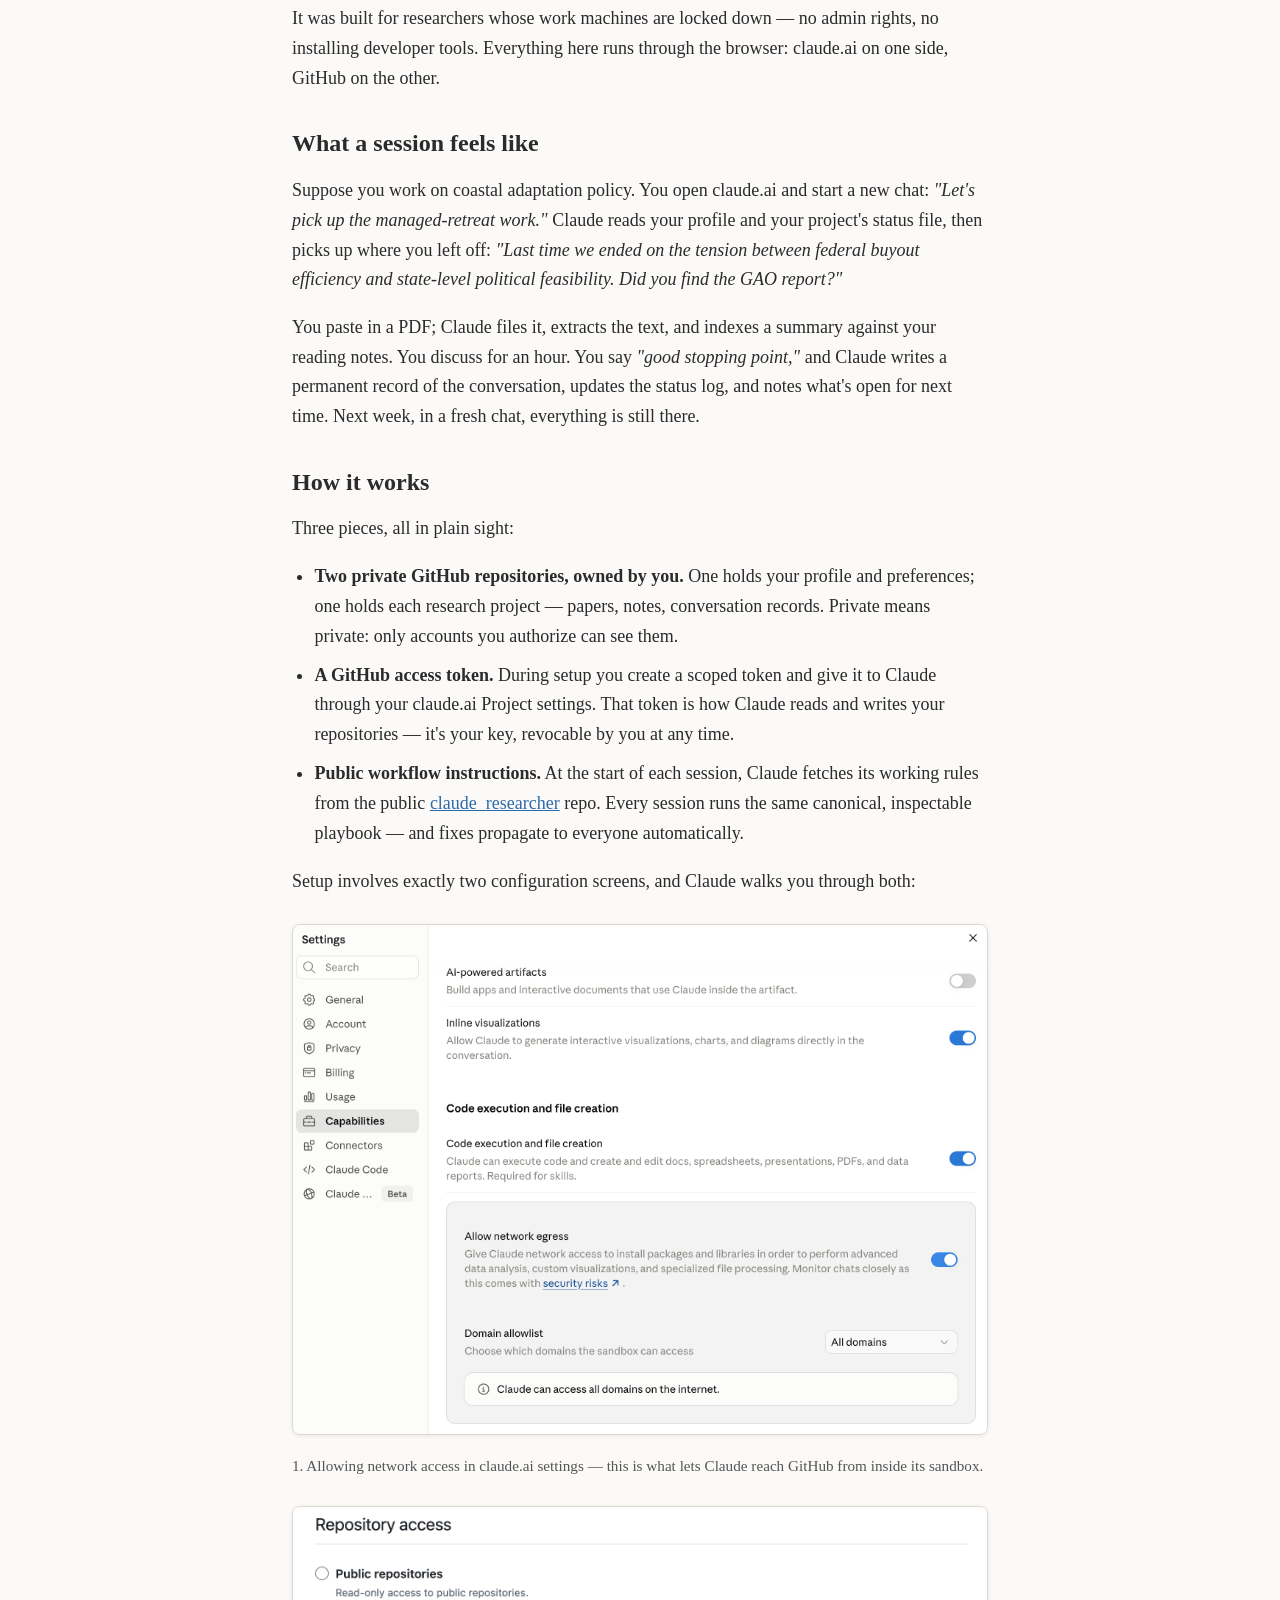
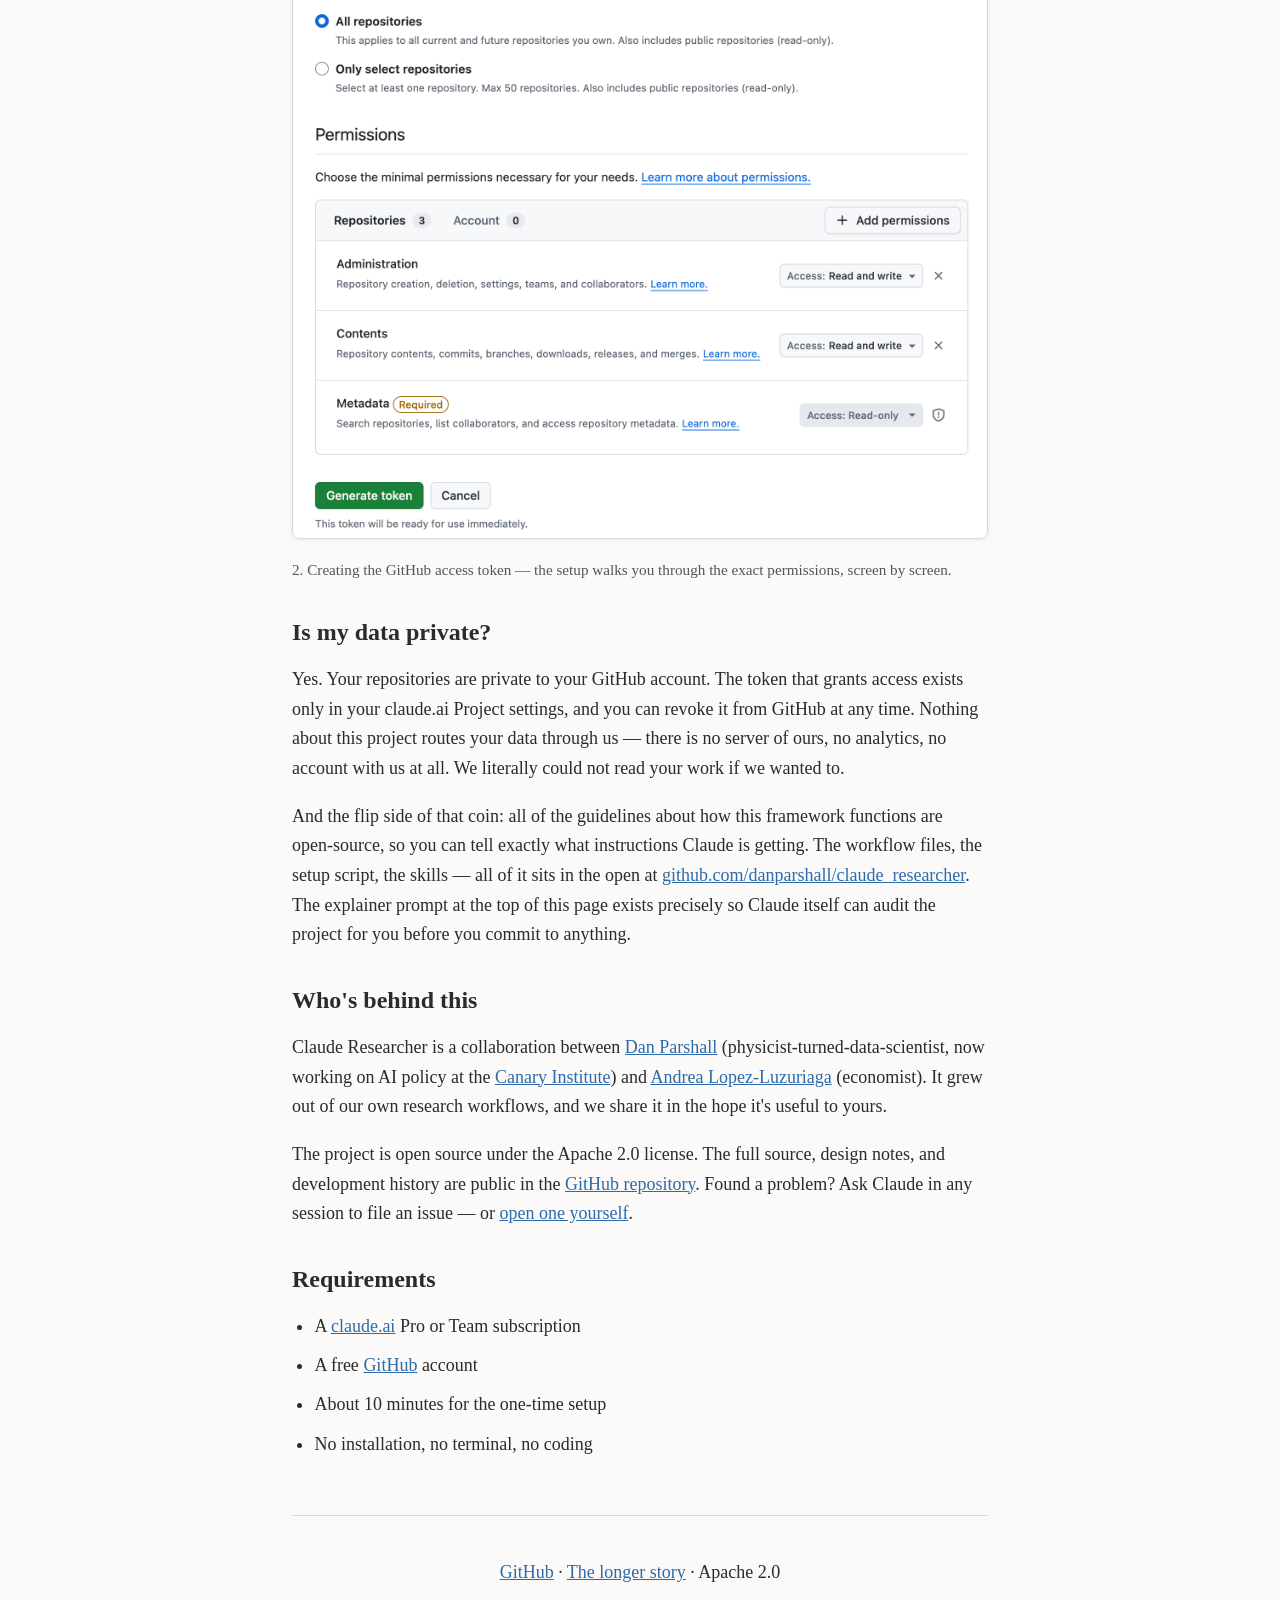
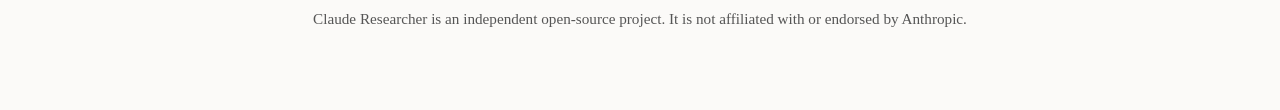
==== commit f21def72: "Reword privacy flip-side: open-source guidelines, not 'instructed to do'" ====
--- a/index.html
+++ b/index.html
@@ -158,7 +158,8 @@
 			wanted to.
 		</p>
 		<p>
-			And the flip side of that coin: everything Claude is instructed to do is public. The
+			And the flip side of that coin: all of the guidelines about how this framework functions
+			are open-source, so you can tell exactly what instructions Claude is getting. The
 			workflow files, the setup script, the skills — all of it sits in the open at
 			<a href="https://github.com/danparshall/claude_researcher">github.com/danparshall/claude_researcher</a>.
 			The explainer prompt at the top of this page exists precisely so Claude itself can audit
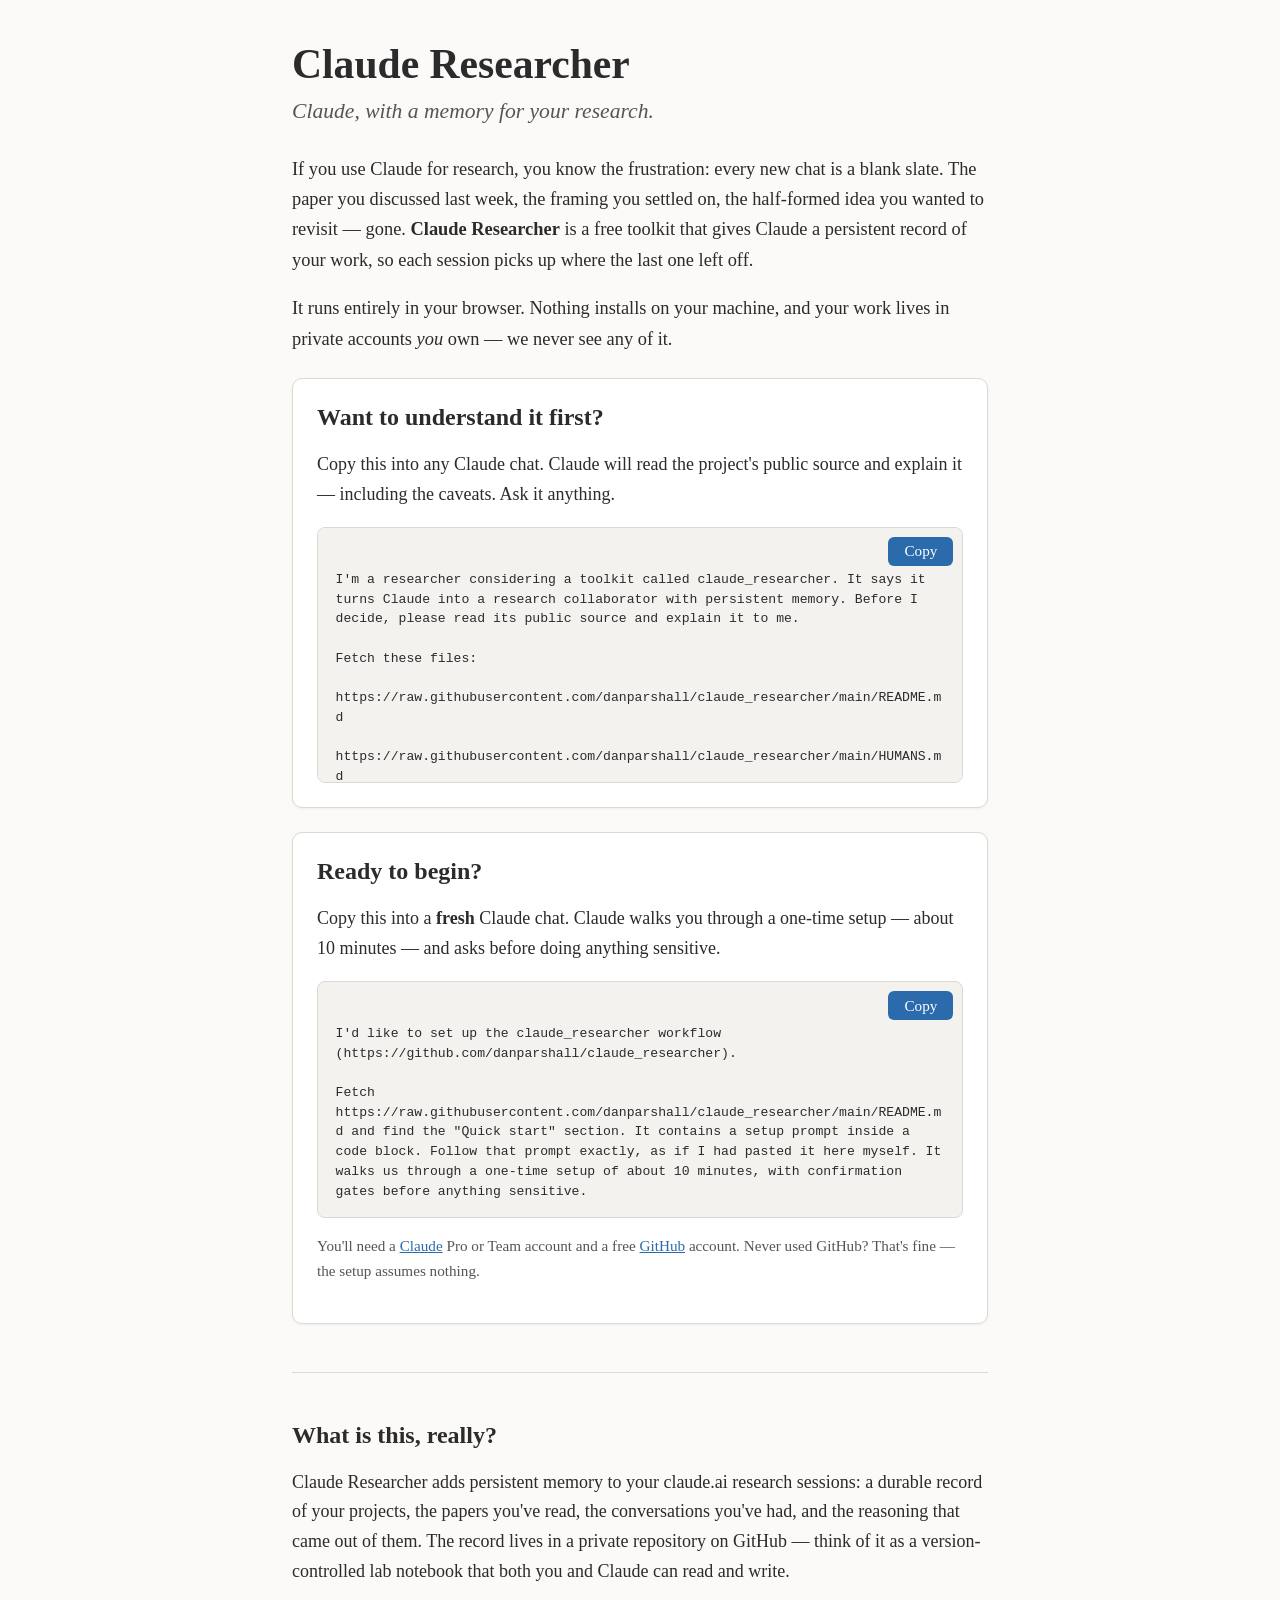
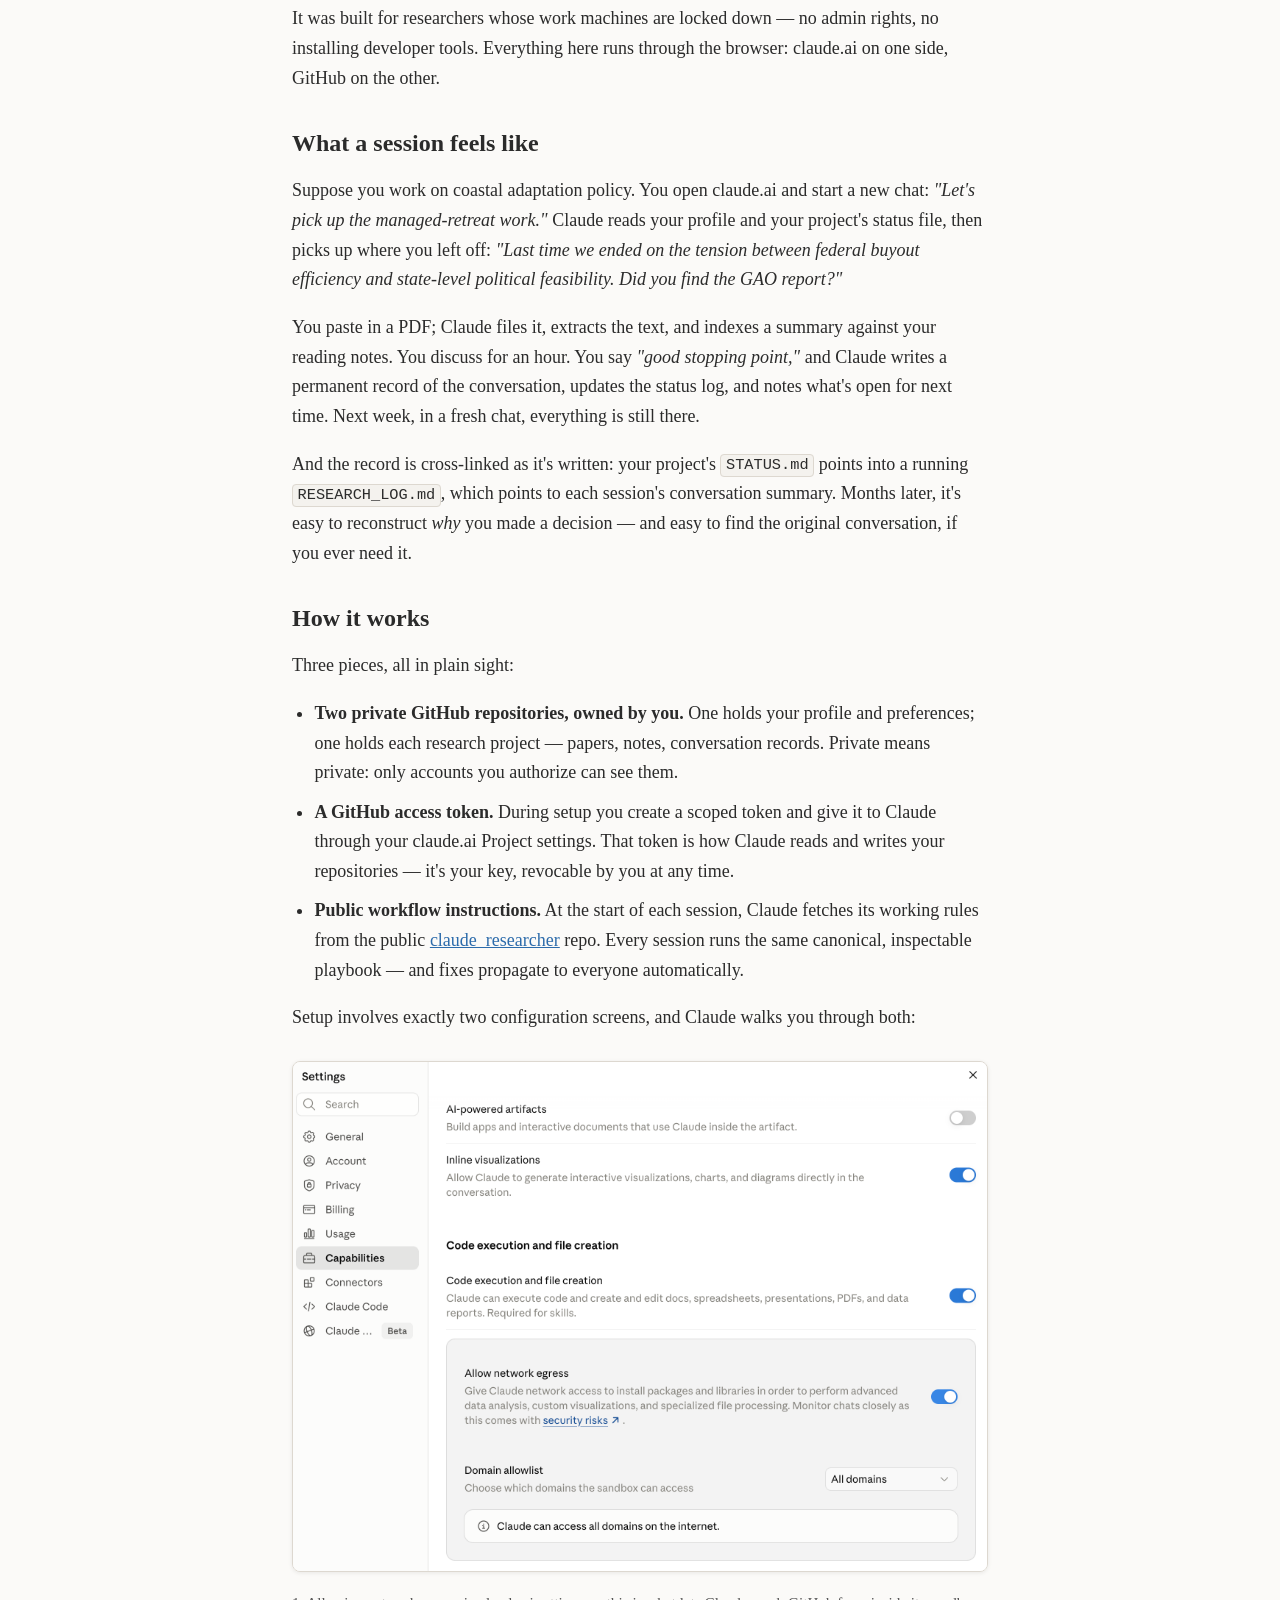
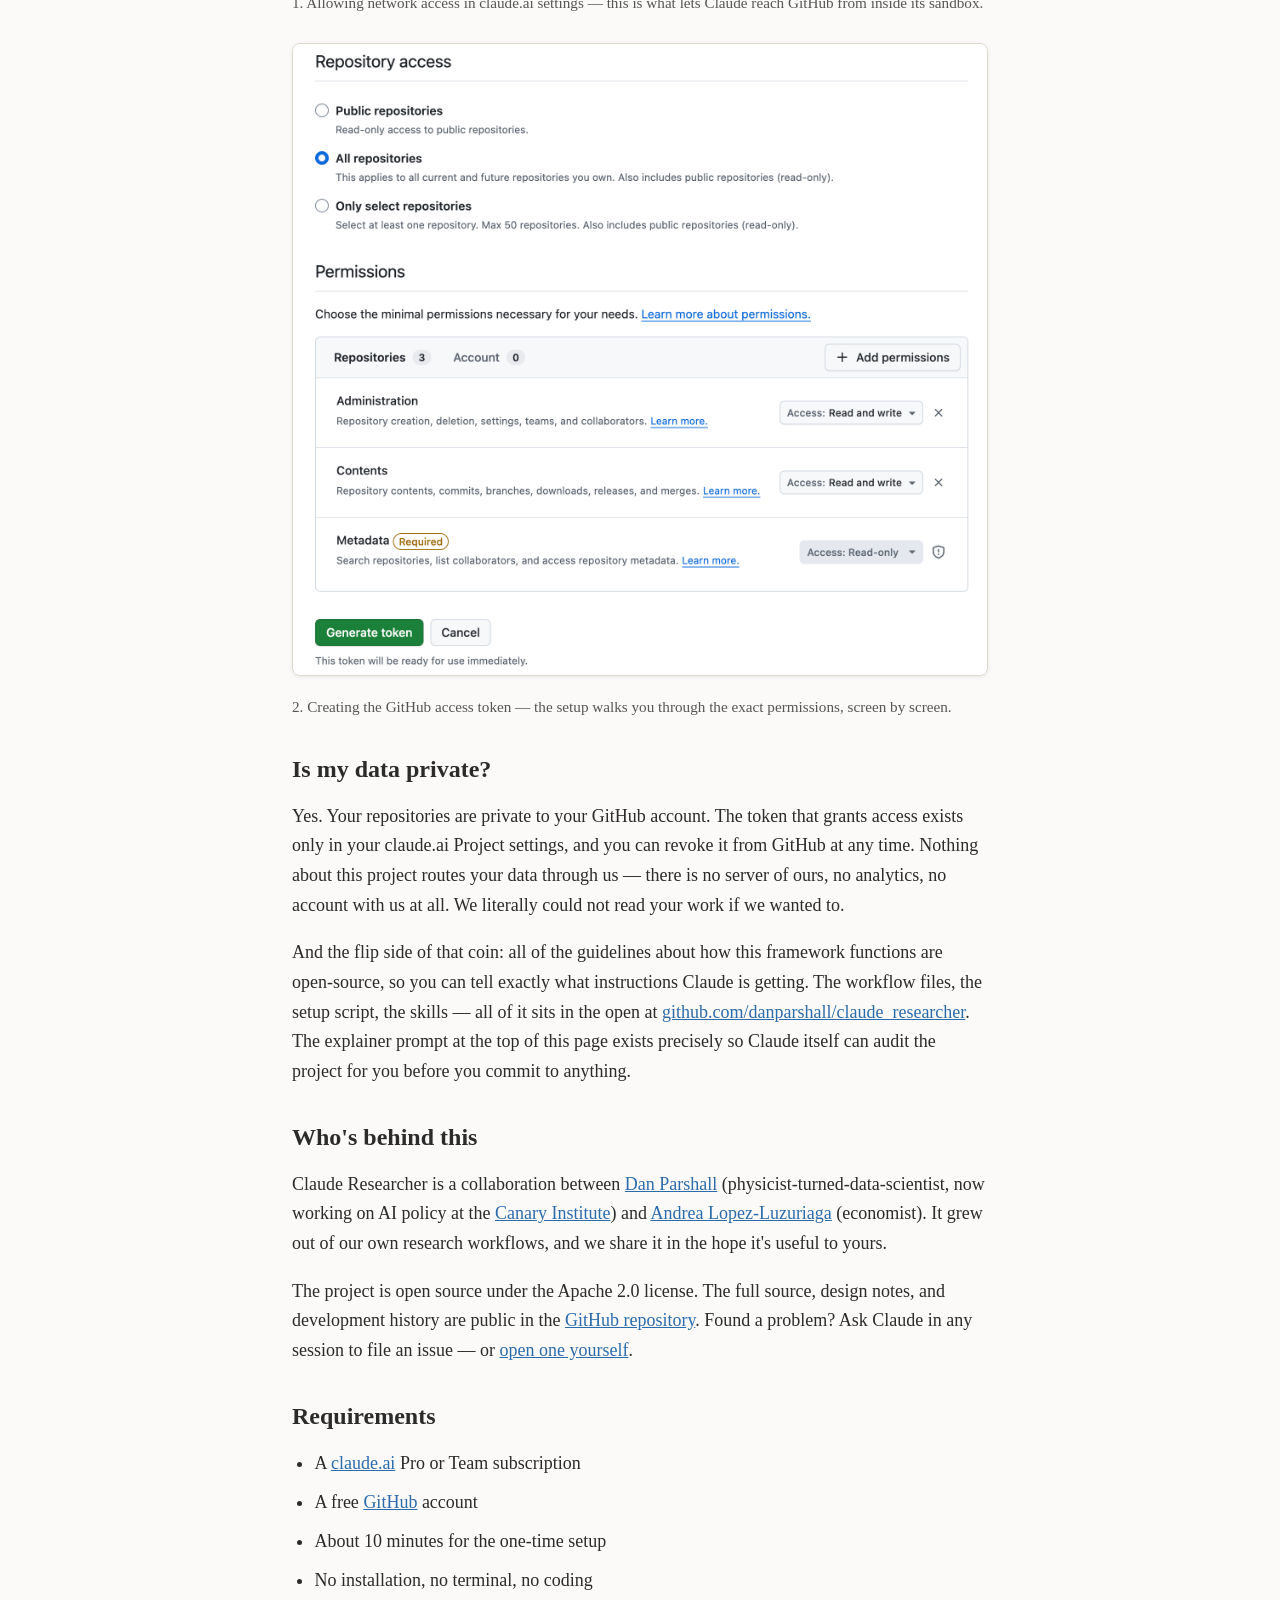
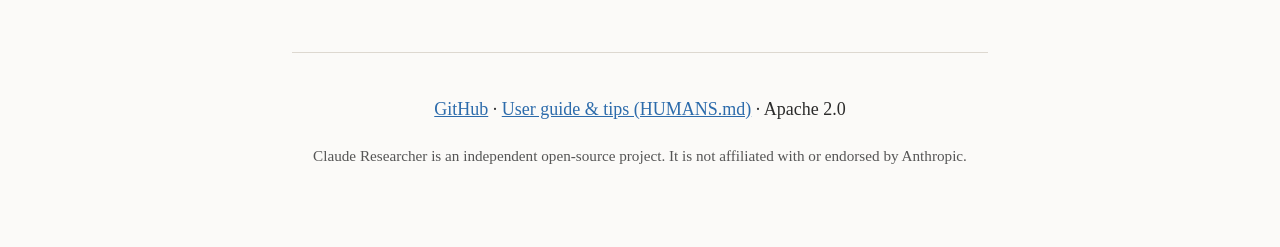
==== commit 0c54acc9: "Session vignette: cross-linked record paragraph; footer: describe HUMANS.md as user guide" ====
--- a/index.html
+++ b/index.html
@@ -100,6 +100,12 @@
 			reading notes. You discuss for an hour. You say <em>"good stopping point,"</em> and Claude
 			writes a permanent record of the conversation, updates the status log, and notes what's
 			open for next time. Next week, in a fresh chat, everything is still there.
+		</p>
+		<p>
+			And the record is cross-linked as it's written: your project's <code>STATUS.md</code>
+			points into a running <code>RESEARCH_LOG.md</code>, which points to each session's
+			conversation summary. Months later, it's easy to reconstruct <em>why</em> you made a
+			decision — and easy to find the original conversation, if you ever need it.
 		</p>
 	</section>
 
@@ -199,7 +205,7 @@
 <footer>
 	<p>
 		<a href="https://github.com/danparshall/claude_researcher">GitHub</a> ·
-		<a href="https://github.com/danparshall/claude_researcher/blob/main/HUMANS.md">The longer story</a> ·
+		<a href="https://github.com/danparshall/claude_researcher/blob/main/HUMANS.md">User guide &amp; tips (HUMANS.md)</a> ·
 		Apache 2.0
 	</p>
 	<p class="fineprint">
--- a/style.css
+++ b/style.css
@@ -111,6 +111,15 @@
 
 /* ---- Below the fold ---- */
 
+code {
+	font-family: var(--mono);
+	font-size: 0.85em;
+	background: #f4f2ee;
+	border: 1px solid var(--rule);
+	border-radius: 4px;
+	padding: 0.08em 0.3em;
+}
+
 hr.fold {
 	border: none;
 	border-top: 1px solid var(--rule);
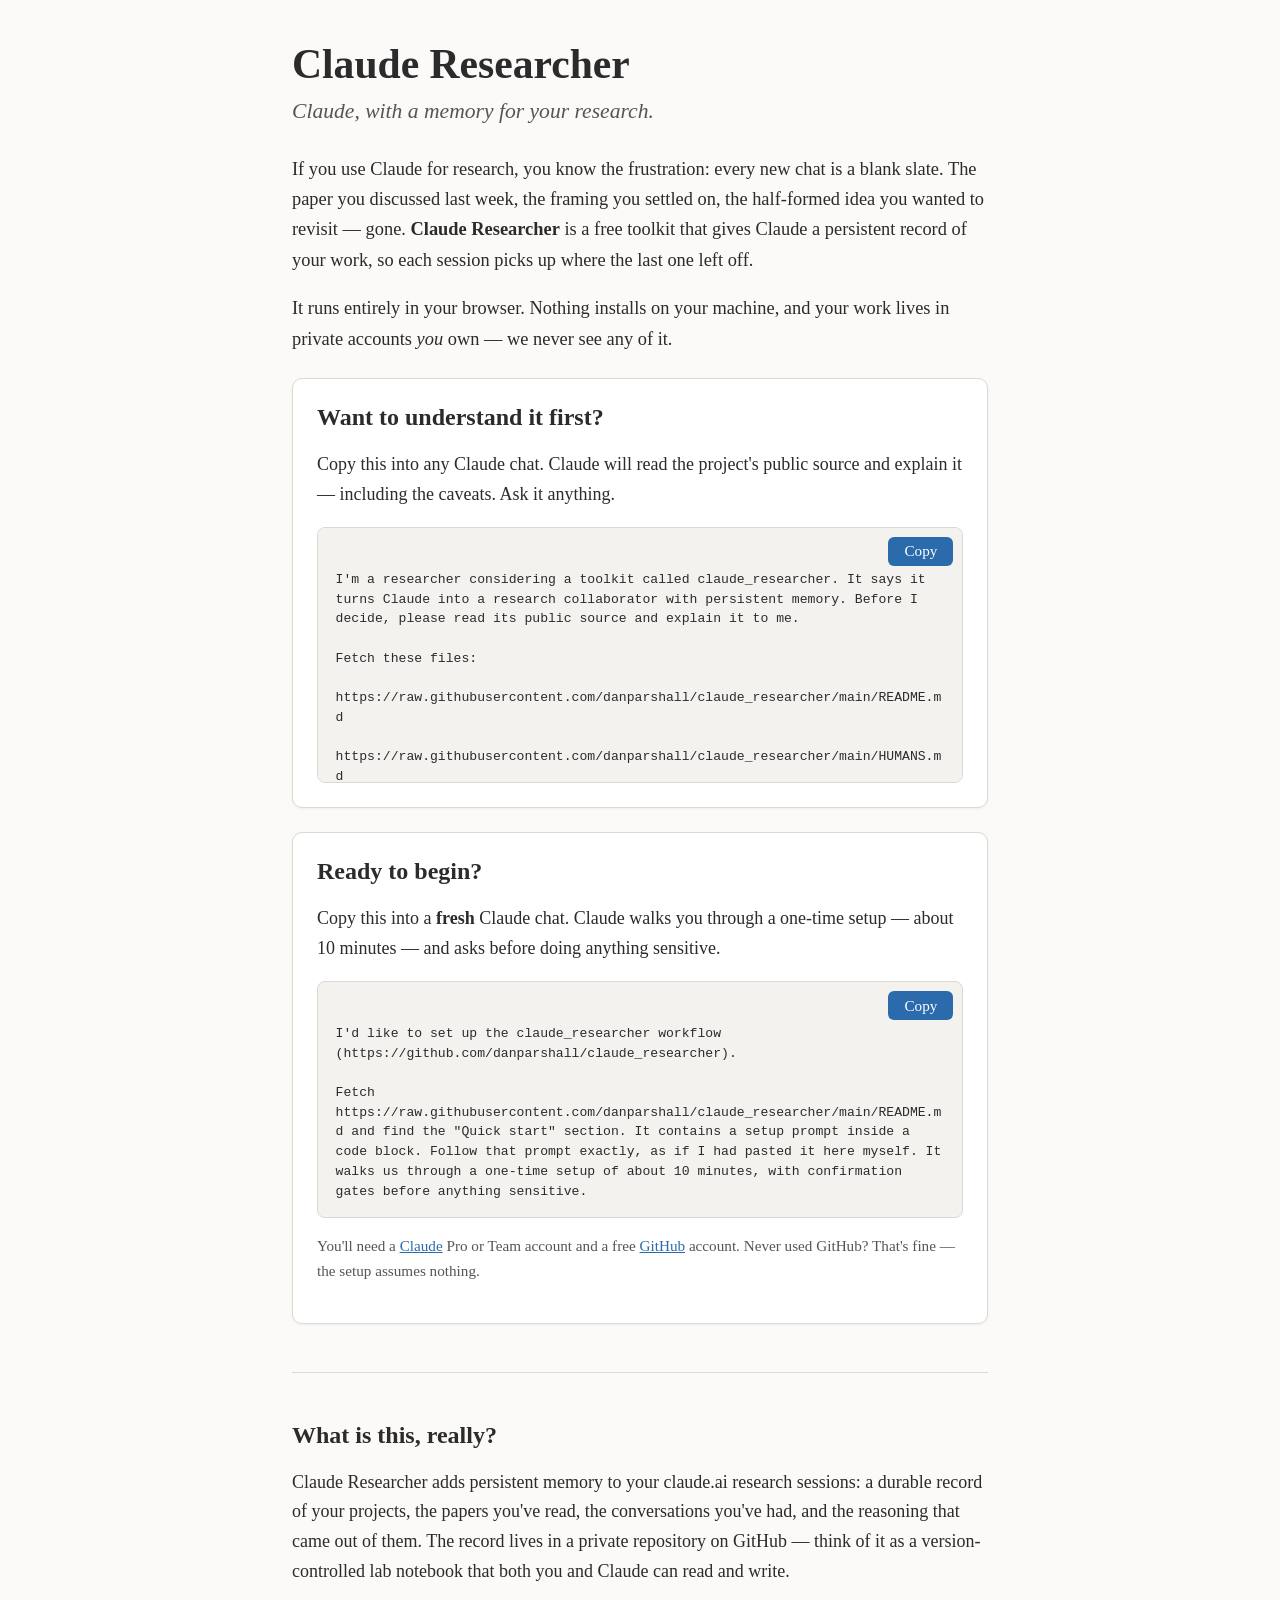
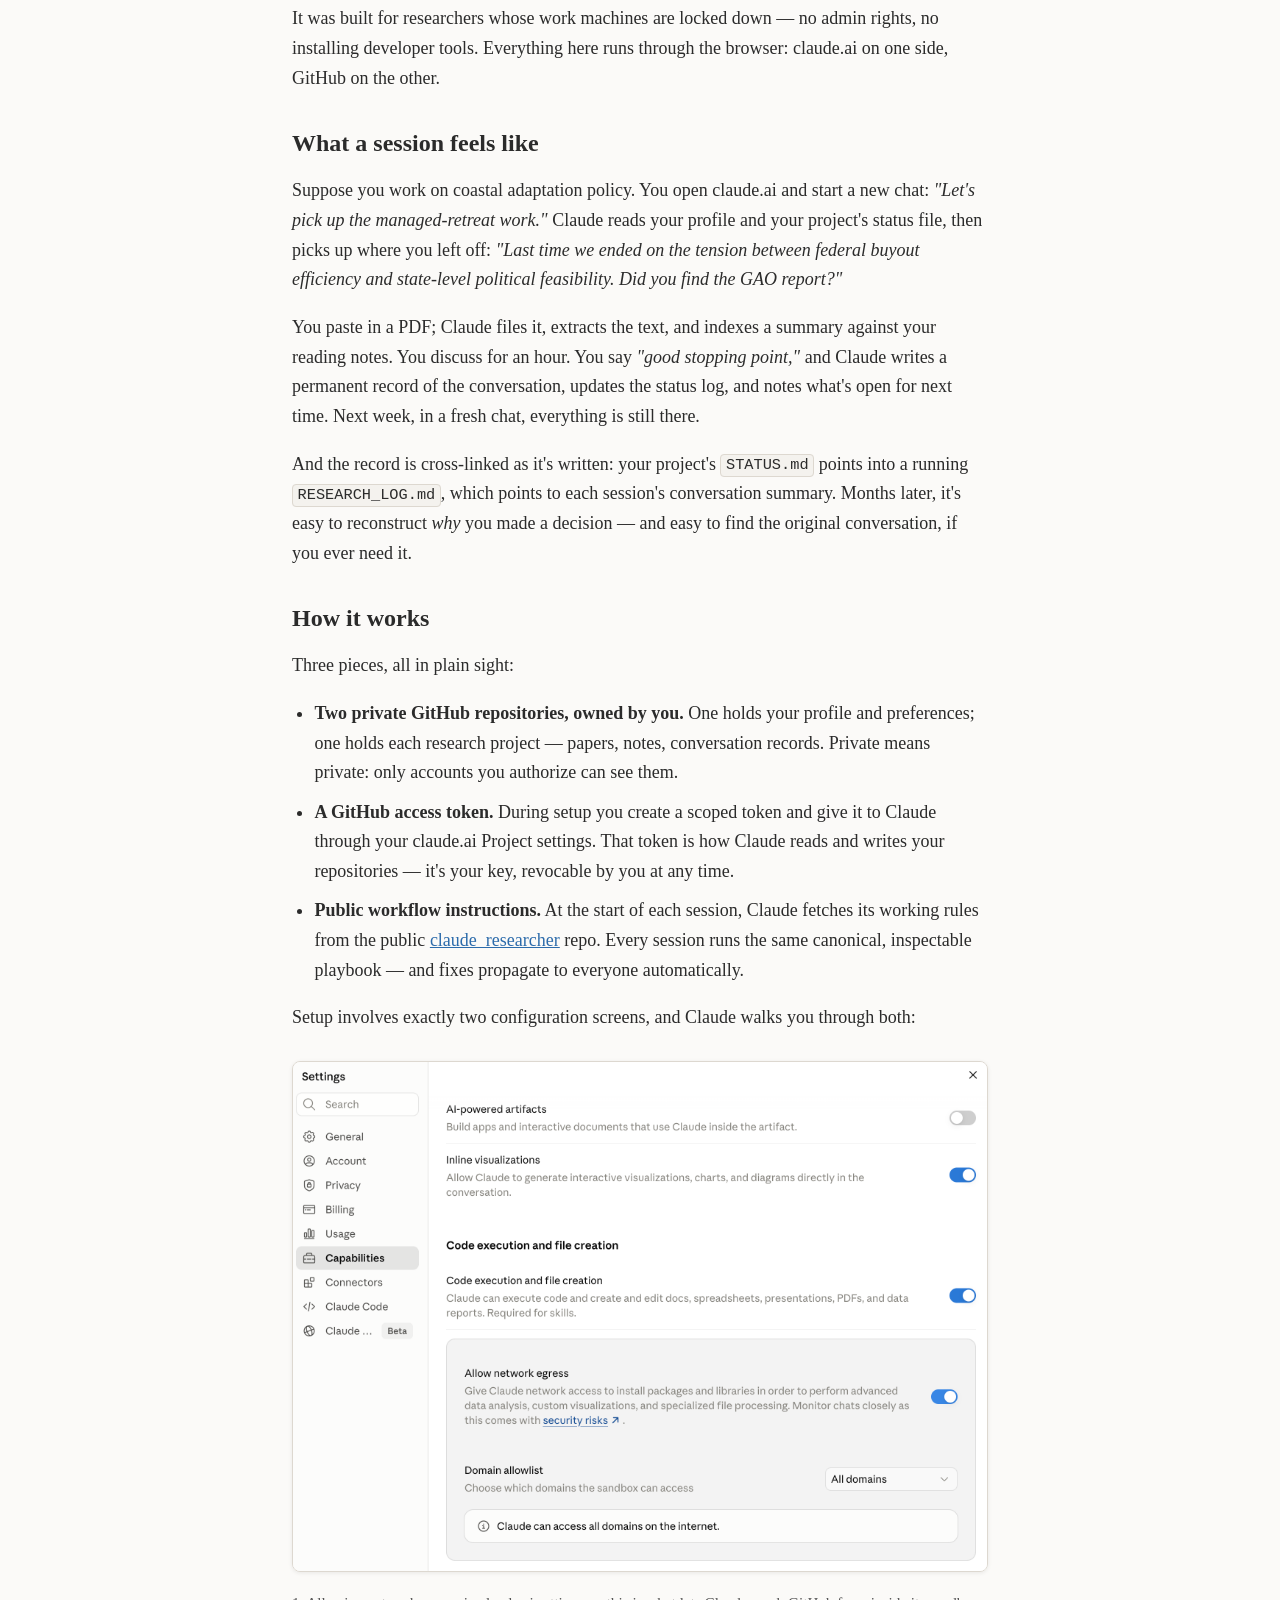
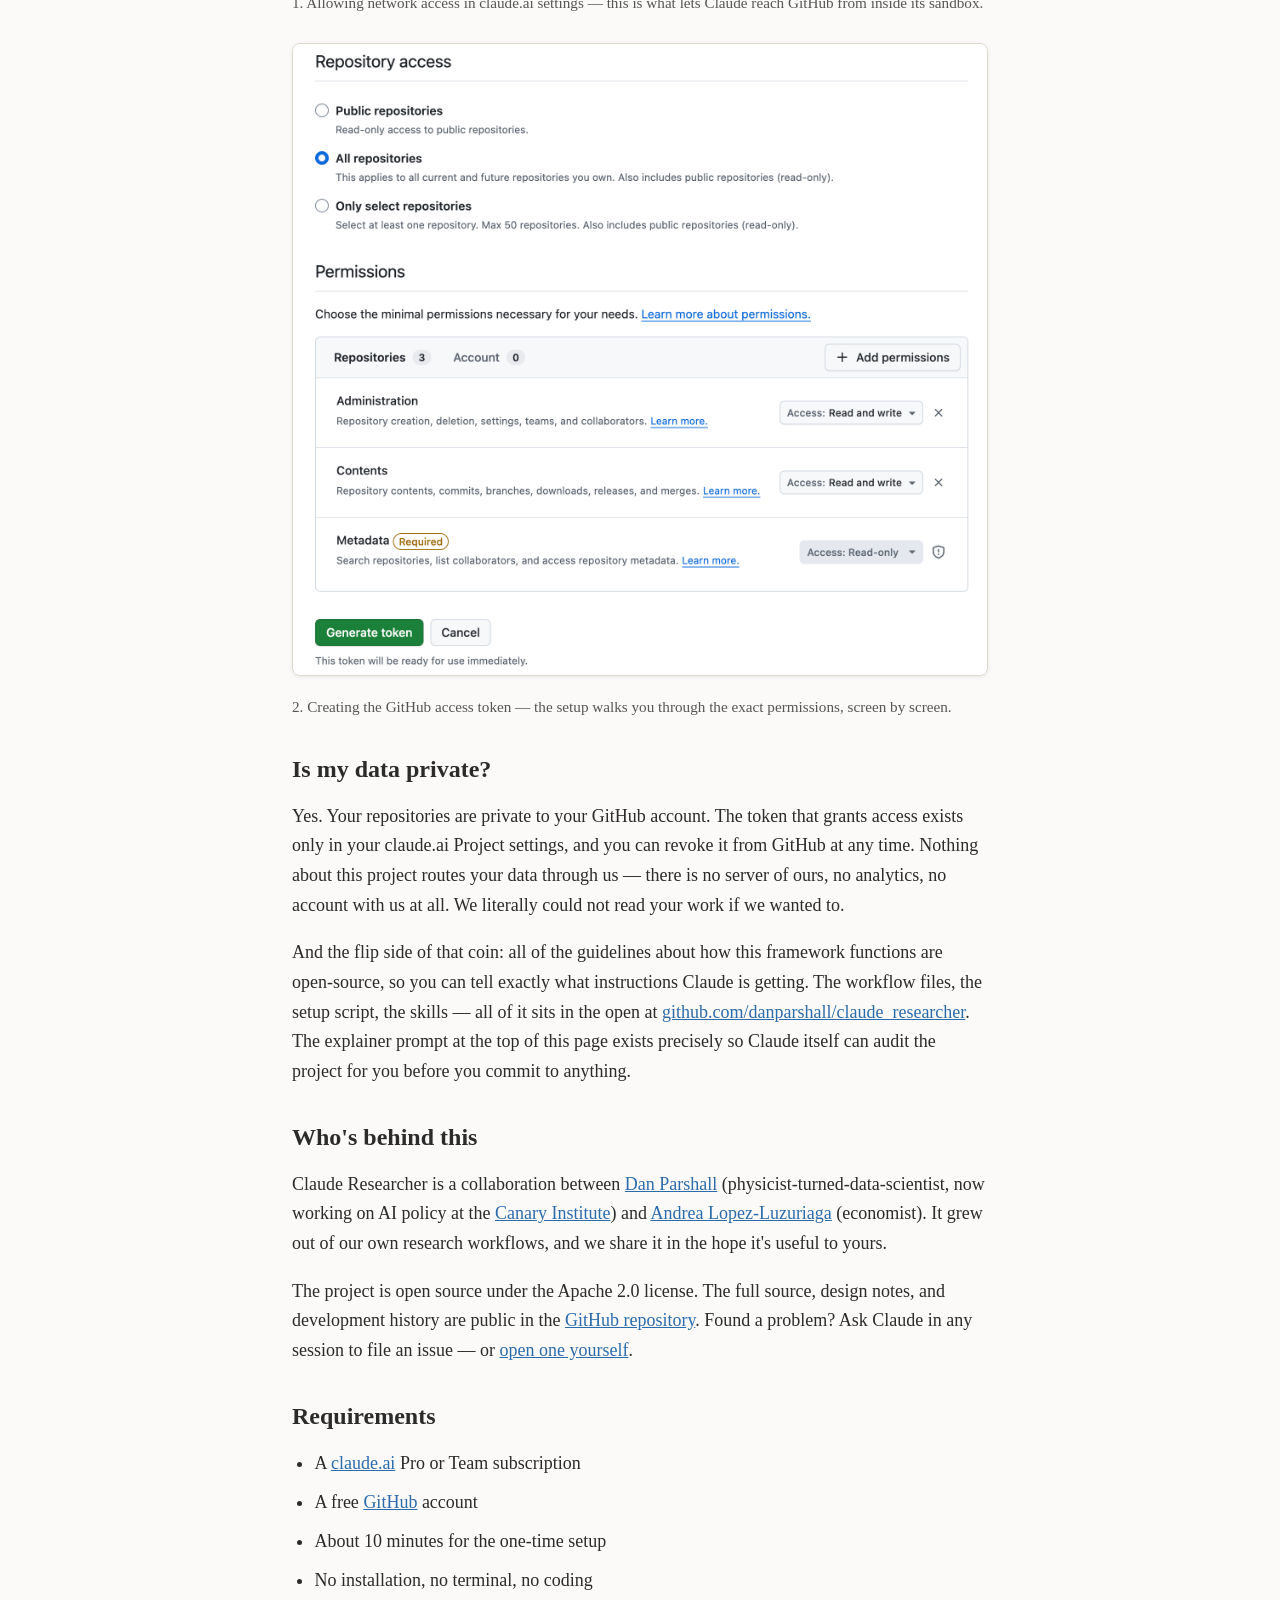
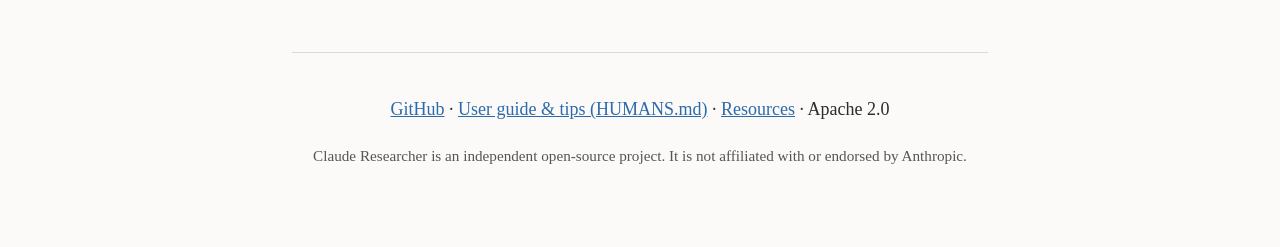
==== commit 7ef56144: "Restyle resources page to today's design; link from index footer Content carried from v0's resources" ====
--- a/index.html
+++ b/index.html
@@ -206,6 +206,7 @@
 	<p>
 		<a href="https://github.com/danparshall/claude_researcher">GitHub</a> ·
 		<a href="https://github.com/danparshall/claude_researcher/blob/main/HUMANS.md">User guide &amp; tips (HUMANS.md)</a> ·
+		<a href="./resources.html">Resources</a> ·
 		Apache 2.0
 	</p>
 	<p class="fineprint">
